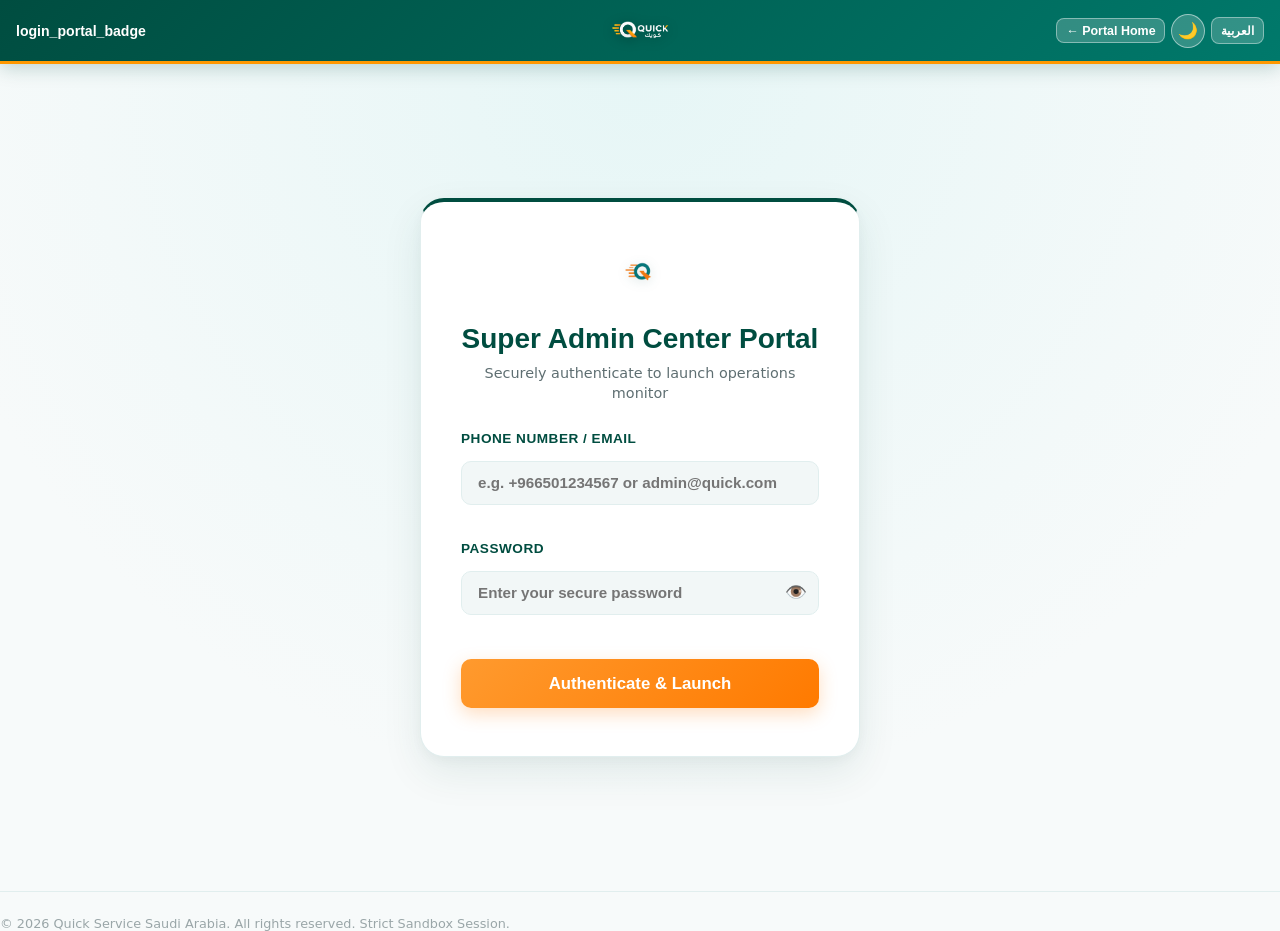
==== login.html @ 2f4a2393 "Initial commit for standalone Restaurant Kitchen Hub Dashboard" ====
<!DOCTYPE html>
<html lang="en">
<head>
    <meta charset="UTF-8">
    <meta name="viewport" content="width=device-width, initial-scale=1.0, maximum-scale=1.0, user-scalable=no">
    <meta name="description" content="Super Admin Access Portal - Authenticate to manage users, verify stores and captains, and audit payouts.">
    <meta http-equiv="Content-Security-Policy" content="default-src 'self'; script-src 'self'; style-src 'self' 'unsafe-inline' https://fonts.googleapis.com; font-src 'self' https://fonts.gstatic.com; img-src 'self' data: https://uzpvlmgqwpxcuvngsayb.supabase.co; connect-src 'self' https://quick-service.runasp.net; media-src 'self';">
    <meta http-equiv="Cache-Control" content="no-cache, no-store, must-revalidate">
    <meta http-equiv="Pragma" content="no-cache">
    <meta http-equiv="Expires" content="0">
    <title data-i18n="admin_login_title">Super Admin Portal Login</title>
    <!-- Google Fonts: Cairo, Outfit and Inter -->
    <link rel="preconnect" href="https://fonts.googleapis.com">
    <link rel="preconnect" href="https://fonts.gstatic.com" crossorigin>
    <link href="https://fonts.googleapis.com/css2?family=Cairo:wght@300;400;500;600;700;800;900&family=Inter:wght@300;400;500;600;700&family=Outfit:wght@400;500;600;700;800&display=swap" rel="stylesheet">
    <link rel="stylesheet" href="css/style.css?v=25.0">
    
    <style>
        .login-wrapper {
            display: flex;
            align-items: center;
            justify-content: center;
            min-height: calc(100vh - 73px);
            padding: 2rem;
            position: relative;
            background: radial-gradient(circle at top center, var(--brand-teal-light) 0%, var(--bg-base) 70%);
        }

        [data-theme="dark"] .login-wrapper {
            background: radial-gradient(circle at top center, #1A3135 0%, #101718 70%);
        }

        .login-card {
            background: var(--bg-card);
            border: 1px solid var(--border-color);
            border-top: 4.5px solid var(--brand-teal);
            border-radius: var(--radius-lg);
            width: 100%;
            max-width: 440px;
            padding: 3rem 2.5rem;
            box-shadow: 0 16px 40px rgba(0, 77, 64, 0.09), 0 4px 12px rgba(0, 0, 0, 0.03);
            position: relative;
            overflow: hidden;
            display: flex;
            flex-direction: column;
            gap: 1.75rem;
            animation: fadeIn 0.5s ease-out;
        }

        .login-header {
            text-align: center;
            z-index: 1;
        }

        .login-logo {
            font-size: 3rem;
            margin-bottom: 1rem;
            display: inline-block;
        }

        .login-title {
            font-size: 1.75rem;
            font-weight: 800;
            color: var(--brand-teal);
            margin-bottom: 0.5rem;
        }

        .login-subtitle {
            color: var(--text-secondary);
            font-size: 0.9rem;
            line-height: 1.4;
            font-weight: 500;
        }

        .login-form {
            display: flex;
            flex-direction: column;
            gap: 1.25rem;
            z-index: 1;
        }

        .form-group {
            display: flex;
            flex-direction: column;
            gap: 0.5rem;
        }

        .form-label {
            font-size: 0.85rem;
            font-weight: 700;
            color: var(--brand-teal);
            text-transform: uppercase;
            letter-spacing: 0.5px;
        }

        .login-input {
            width: 100%;
            background-color: var(--bg-container);
            border: 1px solid var(--border-color);
            border-radius: var(--radius-sm);
            padding: 0.8rem 1rem;
            color: var(--text-primary);
            font-size: 0.95rem;
            font-weight: 600;
            outline: none;
            transition: all var(--transition-speed);
        }

        .login-input:focus {
            border-color: var(--brand-teal);
            background-color: #FFFFFF;
            box-shadow: 0 0 0 3px rgba(0, 77, 64, 0.12);
        }

        .btn-submit {
            background: linear-gradient(135deg, #FF9A2E 0%, #FF7A00 100%);
            color: #fff;
            border: none;
            border-radius: var(--radius-sm);
            padding: 0.9rem;
            font-size: 1.05rem;
            font-weight: 700;
            cursor: pointer;
            display: flex;
            align-items: center;
            justify-content: center;
            gap: 0.5rem;
            box-shadow: 0 6px 18px rgba(255, 138, 31, 0.28);
            transition: all var(--transition-speed);
            margin-top: 0.5rem;
        }

        .btn-submit:hover:not(:disabled) {
            transform: translateY(-2px);
            box-shadow: 0 8px 24px rgba(255, 138, 31, 0.38);
        }

        .btn-submit:active:not(:disabled) {
            transform: translateY(0);
        }

        .btn-submit:disabled {
            opacity: 0.6;
            cursor: not-allowed;
        }

        .alert-box {
            border-radius: var(--radius-sm);
            padding: 0.75rem 1rem;
            font-size: 0.85rem;
            font-weight: 500;
            display: none;
            align-items: center;
            gap: 0.5rem;
            animation: shake 0.4s ease-in-out;
        }

        .alert-error {
            background-color: rgba(255, 71, 87, 0.12);
            border: 1px solid rgba(255, 71, 87, 0.25);
            color: var(--color-danger);
            display: none;
        }

        .alert-success {
            background-color: rgba(46, 213, 115, 0.12);
            border: 1px solid rgba(46, 213, 115, 0.25);
            color: var(--color-success);
            display: none;
        }

        /* Spinner */
        .spinner {
            width: 18px;
            height: 18px;
            border: 2px solid rgba(255, 255, 255, 0.3);
            border-top-color: #fff;
            border-radius: 50%;
            animation: spin 0.8s linear infinite;
            display: none;
        }

        /* Animations */
        @keyframes fadeIn {
            from { opacity: 0; transform: translateY(20px); }
            to { opacity: 1; transform: translateY(0); }
        }

        @keyframes float {
            0%, 100% { transform: translateY(0); }
            50% { transform: translateY(-8px); }
        }

        @keyframes spin {
            to { transform: rotate(360deg); }
        }

        /* Mobile Responsive Overlap Fixes */
        @media screen and (max-width: 576px) {
            .portal-header {
                padding: 0 8px !important;
                height: 56px !important;
            }

            .header-right-text {
                display: none !important;
            }

            .header-center img {
                height: 32px !important;
                max-width: 100px !important;
            }

            .header-left {
                gap: 4px !important;
            }

            .header-left .btn {
                padding: 0.25rem 0.45rem !important;
                font-size: 0.72rem !important;
            }

            .login-wrapper {
                padding: 0.75rem !important;
                min-height: calc(100vh - 56px) !important;
            }

            .login-card {
                padding: 1.25rem 1rem !important;
                gap: 1.25rem !important;
            }

            .login-title {
                font-size: 1.35rem !important;
            }
        }
    </style>
</head>
<body class="portal-body">
    <!-- Login Header -->
    <header class="portal-header" style="display: flex !important; flex-direction: row !important; align-items: center !important; justify-content: space-between !important; flex-wrap: nowrap !important; height: 64px !important; padding: 0 16px !important; background: linear-gradient(135deg, #004D40 0%, #00796B 100%) !important; border-bottom: 3px solid #FF9800 !important; position: sticky !important; top: 0 !important; z-index: 99999 !important; width: 100% !important; box-sizing: border-box !important;">
        <!-- Right (اليمين in RTL): Brand Title / Portal Title -->
        <div class="header-right" style="display: flex !important; align-items: center !important; gap: 6px !important; flex: 1 !important; justify-content: flex-start !important; min-width: 0 !important;">
            <h1 class="logo-text header-right-text" id="login-header-title" style="font-size: 0.88rem !important; font-weight: 800 !important; color: #ffffff !important; margin: 0 !important; white-space: nowrap !important; overflow: hidden !important; text-overflow: ellipsis !important; font-family: 'Cairo', sans-serif !important;" data-i18n="login_portal_badge">لوحة التحكم السريعة</h1>
        </div>
        <!-- Center (في النص): Quick Logo -->
        <div class="header-center" style="display: flex !important; align-items: center !important; justify-content: center !important; flex: 1 !important; min-width: 0 !important;">
            <img src="assets/images/home_logo.png" alt="Quick Service Logo" class="brand-logo-wide" style="height: 38px !important; width: auto !important; max-width: 120px !important; object-fit: contain !important; filter: drop-shadow(0 2px 6px rgba(0,0,0,0.3)) !important;">
        </div>
        <!-- Left (الشمال in RTL): Control Buttons (Home, Theme, Language) -->
        <div class="header-left" style="display: flex !important; align-items: center !important; justify-content: flex-end !important; gap: 6px !important; flex: 1 !important; min-width: 0 !important;">
            <a href="index.html" class="btn btn-secondary btn-sm" id="btn-back-home" style="border-radius: 8px !important; font-size: 0.78rem !important; font-weight: 700 !important; padding: 0.3rem 0.55rem !important; text-decoration: none !important; color: #ffffff !important; background: rgba(255,255,255,0.2) !important; border: 1px solid rgba(255,255,255,0.4) !important; white-space: nowrap !important;" data-i18n="nav_home">🏠 الرئيسية</a>
            <button class="btn btn-secondary btn-sm btn-theme-toggle" id="btn-theme-toggle" style="width: 34px !important; height: 34px !important; border-radius: 50% !important; font-size: 1rem !important; padding: 0 !important; display: flex !important; align-items: center !important; justify-content: center !important; color: #ffffff !important; background: rgba(255,255,255,0.2) !important; border: 1.5px solid rgba(255,255,255,0.5) !important; flex-shrink: 0 !important;" title="Toggle Theme">🌙</button>
            <button id="btn-lang-toggle" class="btn btn-secondary btn-sm" style="border-radius: 8px !important; font-size: 0.78rem !important; font-weight: 700 !important; padding: 0.3rem 0.55rem !important; color: #ffffff !important; background: rgba(255,255,255,0.2) !important; border: 1px solid rgba(255,255,255,0.4) !important; white-space: nowrap !important;">العربية</button>
        </div>
    </header>

    <!-- Main Content -->
    <main class="login-wrapper">
        <div class="login-card">
            <header class="login-header">
                <img src="assets/images/logo_withoutname.png" alt="Quick App Logo" class="brand-logo-img" style="height: 56px; margin-bottom: 0.8rem;">
                <h1 class="login-title" data-i18n="admin_login_title">Super Admin Portal</h1>
                <p class="login-subtitle" data-i18n="admin_login_subtitle">Securely authenticate to launch operations monitor</p>
            </header>

             <form id="admin-login-form" class="login-form" novalidate>
                <!-- Alert Box -->
                <div id="login-alert" class="alert-box alert-error" role="alert">
                    <span id="alert-icon">⚠️</span>
                    <span id="alert-message"></span>
                </div>

                <div class="form-group">
                    <label for="identifier" class="form-label" data-i18n="identifier_label">Phone Number / Email</label>
                    <input type="text" id="identifier" name="identifier" class="login-input" required data-i18n-placeholder="identifier_placeholder" placeholder="e.g. +966501234567 or admin@quick.com" autocomplete="username">
                </div>

                <div class="form-group">
                    <label for="password" class="form-label" data-i18n="password_label">Password</label>
                    <div class="password-wrapper">
                        <input type="password" id="password" name="password" class="login-input" required data-i18n-placeholder="password_placeholder" placeholder="Enter your secure password" autocomplete="current-password">
                        <button type="button" class="password-toggle-btn" id="btn-toggle-password" aria-label="Toggle Password Visibility">👁️</button>
                    </div>
                </div>

                <button type="submit" id="btn-login-submit" class="btn-submit">
                    <span class="spinner" id="login-spinner"></span>
                    <span id="login-btn-text" data-i18n="login_btn">Authenticate & Launch</span>
                </button>
            </form>

            <!-- OTP Verification Form -->
            <form id="otp-verify-form" class="login-form" style="display: none;" novalidate>
                <!-- Alert Box -->
                <div id="otp-alert" class="alert-box alert-error" role="alert">
                    <span id="otp-alert-icon">⚠️</span>
                    <span id="otp-alert-message"></span>
                </div>

                <div class="form-group">
                    <label for="otp-phone" class="form-label">Phone Number</label>
                    <div style="display: flex; gap: 0.5rem;">
                        <input type="tel" id="otp-phone" name="otp-phone" class="login-input" style="flex: 2;" required placeholder="e.g. +201012345678">
                        <button type="button" id="btn-send-otp" class="btn-submit" style="flex: 1; font-size: 0.8rem; margin: 0; box-shadow: none; padding: 0.65rem;">Send OTP</button>
                    </div>
                </div>

                <div class="form-group">
                    <label for="otp-code" class="form-label">Verification Code</label>
                    <input type="text" id="otp-code" name="otp-code" class="login-input" required placeholder="Enter 6-digit code">
                </div>

                <div style="display: flex; gap: 0.5rem; margin-top: 0.5rem;">
                    <button type="button" id="btn-otp-back" class="btn-submit" style="background: rgba(255, 255, 255, 0.08); color: var(--text-primary); box-shadow: none; flex: 1; margin: 0; padding: 0.75rem;">Back</button>
                    <button type="submit" id="btn-otp-submit" class="btn-submit" style="flex: 2; margin: 0; padding: 0.75rem;">Verify & Launch</button>
                </div>
            </form>
        </div>
    </main>

    <!-- Footer -->
    <footer class="gateway-footer" style="margin-top: auto;">
        <p data-i18n="portal_footer">&copy; 2026 Quick Service Saudi Arabia. All rights reserved. Strict Sandbox Session.</p>
    </footer>

    <!-- Scripts -->
    <script src="js/pretty-logger.js?v=15.0"></script>
    <script type="module" src="js/login.js?v=15.0"></script>
</body>
</html>
---- css/style.css ----
/* Variables - Quick Mobile App Light Theme System */
:root {
    /* Quick App Brand Colors */
    --brand-teal: #004D40;
    --brand-teal-dark: #22373F;
    --brand-teal-light: #E6F6F6;
    --brand-teal-active: #20B8B8;

    --brand-orange: #FF8A1F;
    --brand-orange-dark: #E96F00;
    --brand-orange-light: #FFF1E4;

    /* Clean Light Theme Backgrounds & Surfaces */
    --bg-base: #F7FAFA;          /* Crisp soft light mint background */
    --bg-surface: #FFFFFF;       /* Pure white surface */
    --bg-card: #FFFFFF;          /* Pure white cards */
    --bg-container: #F2F7F7;     /* Soft container tint */
    --bg-surface-glass: rgba(255, 255, 255, 0.94);
    --border-color: #E1EEEE;     /* Crisp light border */
    --border-color-hover: #008C8C;

    /* Shadows */
    --card-shadow: 0 6px 20px rgba(0, 77, 64, 0.06), 0 2px 6px rgba(0, 0, 0, 0.02);
    --card-shadow-hover: 0 12px 32px rgba(0, 77, 64, 0.12), 0 4px 12px rgba(0, 0, 0, 0.04);

    /* Text Colors */
    --text-primary: #172124;    /* Deep Charcoal Text */
    --text-secondary: #5F6F72;  /* Slate Gray Secondary Text */
    --text-muted: #9AA6A8;      /* Hint / Disabled Gray */

    /* Theme Accents (Admin - Quick Brand Teal) */
    --admin-color: #004D40;
    --admin-color-hover: #00796B;
    --admin-gradient: linear-gradient(135deg, #004D40 0%, #00796B 100%);
    --admin-glow: rgba(0, 77, 64, 0.18);
    --admin-bg-light: #E6F6F6;

    /* Theme Accents (Restaurant - Quick Speed Orange) */
    --rest-color: #FF8A1F;
    --rest-color-hover: #E96F00;
    --rest-gradient: linear-gradient(135deg, #FF9A2E 0%, #FF7A00 100%);
    --rest-glow: rgba(255, 138, 31, 0.2);
    --rest-bg-light: #FFF1E4;

    /* Theme Accents (Market - Quick Mint Teal) */
    --mkt-color: #008C8C;
    --mkt-color-hover: #20B8B8;
    --mkt-gradient: linear-gradient(135deg, #008C8C 0%, #20B8B8 100%);
    --mkt-glow: rgba(0, 140, 140, 0.2);
    --mkt-bg-light: #E6F6F6;

    /* Status Colors */
    --color-pending: #FFC145;
    --color-success: #20A66A;
    --color-danger: #E54848;
    --color-info: #0077FF;

    /* Spacing & Borders */
    --radius-sm: 10px;
    --radius-md: 16px;
    --radius-lg: 24px;
    --transition-speed: 0.3s;
    --ease-in-out: cubic-bezier(0.4, 0, 0.2, 1);
}

/* ==========================================================================
   Dark Theme System (Mapped directly from Flutter AppColors)
   ========================================================================== */
[data-theme="dark"] {
    --bg-base: #101718;          /* AppColors.darkBackground */
    --bg-surface: #172224;       /* AppColors.darkSurface */
    --bg-card: #1D2B2D;          /* AppColors.darkCard */
    --bg-container: #142123;     /* AppColors.containerBackground */
    --bg-surface-glass: rgba(23, 34, 36, 0.94);
    --border-color: #2E4245;     /* AppColors.border */
    --border-color-hover: #20B8B8;

    /* Shadows for Dark Mode */
    --card-shadow: 0 6px 20px rgba(0, 0, 0, 0.35), 0 2px 6px rgba(0, 0, 0, 0.2);
    --card-shadow-hover: 0 12px 32px rgba(32, 184, 184, 0.15), 0 4px 12px rgba(0, 0, 0, 0.3);

    /* Text Colors */
    --text-primary: #FFFFFF;    /* AppColors.textPrimary */
    --text-secondary: #B8C7C7;  /* AppColors.textSecondary */
    --text-muted: #7E8E90;      /* AppColors.textHint */

    /* Theme Accents (Admin - Dark Active Teal #20B8B8) */
    --brand-teal: #20B8B8;
    --brand-teal-light: #1A3135;
    --admin-color: #20B8B8;
    --admin-color-hover: #65D6D6;
    --admin-gradient: linear-gradient(135deg, #004D40 0%, #00796B 100%);
    --admin-glow: rgba(32, 184, 184, 0.25);
    --admin-bg-light: #1A3135;

    /* Theme Accents (Restaurant - Dark Speed Orange #FFA64D) */
    --brand-orange: #FFA64D;
    --rest-color: #FFA64D;
    --rest-color-hover: #FF8A1F;
    --rest-gradient: linear-gradient(135deg, #4A2800 0%, #6E3B00 100%);
    --rest-glow: rgba(255, 166, 77, 0.25);
    --rest-bg-light: #2A1D12;

    /* Theme Accents (Market - Dark Mint Teal #20B8B8) */
    --mkt-color: #20B8B8;
    --mkt-color-hover: #65D6D6;
    --mkt-gradient: linear-gradient(135deg, #103437 0%, #17484D 100%);
    --mkt-glow: rgba(32, 184, 184, 0.25);
    --mkt-bg-light: #1A3135;
}

/* Global Reset */
* {
    box-sizing: border-box;
    margin: 0;
    padding: 0;
}

body.portal-body {
    font-family: 'Cairo', 'Inter', system-ui, -apple-system, sans-serif;
    background-color: var(--bg-base);
    color: var(--text-primary);
    min-height: 100vh;
    display: flex;
    flex-direction: column;
    overflow-x: hidden;
}

h1, h2, h3, h4, h5, .logo-text, .sidebar-title {
    font-family: 'Cairo', 'Outfit', sans-serif;
}

/* Logo Image Styling */
.brand-logo-img {
    height: 42px;
    width: auto;
    object-fit: contain;
    filter: drop-shadow(0 2px 6px rgba(0, 77, 64, 0.15));
    transition: transform var(--transition-speed) var(--ease-in-out);
}

.brand-logo-img:hover {
    transform: scale(1.04);
}

.brand-logo-hero {
    height: 76px;
    width: auto;
    object-fit: contain;
    margin-bottom: 1.25rem;
    filter: drop-shadow(0 6px 16px rgba(0, 77, 64, 0.18));
}

/* Scrollbars */
::-webkit-scrollbar {
    width: 8px;
    height: 8px;
}
::-webkit-scrollbar-track {
    background: var(--bg-base);
}
::-webkit-scrollbar-thumb {
    background: #C0C8C9;
    border-radius: var(--radius-sm);
}
::-webkit-scrollbar-thumb:hover {
    background: #9AA6A8;
}

/* ==========================================================================
   1. Portal Navigation Header
   ========================================================================== */
.portal-header {
    background: linear-gradient(135deg, #004D40 0%, #00796B 100%);
    border-bottom: 3.5px solid var(--brand-orange);
    box-shadow: 0 4px 18px rgba(0, 77, 64, 0.22);
    display: flex !important;
    flex-direction: row !important;
    align-items: center !important;
    justify-content: space-between !important;
    flex-wrap: nowrap !important;
    padding: 0.6rem 1.25rem !important;
    height: 68px !important;
    position: sticky !important;
    top: 0 !important;
    z-index: 1000 !important;
    box-sizing: border-box !important;
    width: 100% !important;
}

[data-theme="dark"] .portal-header {
    background: linear-gradient(135deg, #102B2E 0%, #173B3F 100%);
    border-bottom: 3.5px solid #FFA64D;
}

/* Right (اليمين in RTL): Store Avatar + Store Name */
.header-right {
    display: flex !important;
    align-items: center !important;
    gap: 0.75rem !important;
    flex: 1 !important;
    min-width: 0 !important;
    justify-content: flex-start !important;
}

/* Center (في النص): Centered Quick Logo */
.header-center {
    display: flex !important;
    align-items: center !important;
    justify-content: center !important;
    flex: 1 !important;
    min-width: 0 !important;
}

/* Left (الشمال in RTL): Notification Bell + Menu Button */
.header-left {
    display: flex !important;
    align-items: center !important;
    justify-content: flex-end !important;
    gap: 0.65rem !important;
    flex: 1 !important;
    min-width: 0 !important;
}

.logo-text {
    font-size: 1.05rem !important;
    font-weight: 800 !important;
    color: #ffffff !important;
    font-family: 'Cairo', sans-serif !important;
    white-space: nowrap !important;
    overflow: hidden !important;
    text-overflow: ellipsis !important;
    max-width: 180px !important;
}

.header-vendor-avatar {
    width: 44px;
    height: 44px;
    border-radius: 50%;
    object-fit: cover;
    border: 2px solid rgba(255, 255, 255, 0.9);
    background: rgba(255, 255, 255, 0.2);
    box-shadow: 0 3px 10px rgba(0, 0, 0, 0.22);
    flex-shrink: 0;
    transition: transform 0.3s ease;
}

.header-vendor-avatar:hover {
    transform: scale(1.08);
}

.brand-logo-wide {
    height: 52px;
    max-height: 54px;
    width: auto;
    object-fit: contain;
    filter: drop-shadow(0 3px 10px rgba(0, 0, 0, 0.35));
    transition: transform 0.3s ease;
}

[data-theme="dark"] .brand-logo-wide {
    filter: drop-shadow(0 3px 10px rgba(255, 255, 255, 0.35));
}

.brand-logo-wide:hover {
    transform: scale(1.06);
}

/* Premium Glassmorphic Notification Bell Button */
.btn-notification-bell {
    position: relative;
    display: inline-flex;
    align-items: center;
    justify-content: center;
    width: 44px;
    height: 44px;
    padding: 0;
    border-radius: 50%;
    background: rgba(255, 255, 255, 0.2);
    color: #ffffff !important;
    border: 1.5px solid rgba(255, 255, 255, 0.45);
    backdrop-filter: blur(8px);
    -webkit-backdrop-filter: blur(8px);
    font-size: 1.25rem;
    cursor: pointer;
    box-shadow: 0 4px 14px rgba(0, 0, 0, 0.2);
    transition: all 0.25s cubic-bezier(0.4, 0, 0.2, 1);
}

.btn-notification-bell:hover {
    background: rgba(255, 255, 255, 0.35);
    border-color: rgba(255, 255, 255, 0.75);
    transform: scale(1.08);
    box-shadow: 0 6px 18px rgba(0, 0, 0, 0.28);
}

/* Sidebar Control Section */
.sidebar-control-section {
    margin-top: auto;
    padding-top: 1.25rem;
    border-top: 1px solid var(--border-color);
}

.portal-selector-nav {
    display: flex;
    gap: 0.5rem;
    background: rgba(255, 255, 255, 0.15);
    padding: 0.35rem;
    border-radius: var(--radius-md);
    border: 1px solid rgba(255, 255, 255, 0.25);
}

.portal-nav-btn {
    background: transparent;
    border: none;
    color: rgba(255, 255, 255, 0.85);
    padding: 0.5rem 1.25rem;
    border-radius: calc(var(--radius-md) - 4px);
    cursor: pointer;
    font-family: 'Cairo', sans-serif;
    font-weight: 700;
    font-size: 0.95rem;
    display: flex;
    align-items: center;
    gap: 0.5rem;
    transition: all var(--transition-speed) var(--ease-in-out);
}
.portal-nav-btn:hover {
    color: #ffffff;
    background: rgba(255, 255, 255, 0.2);
}

/* Nav Portal Active Theme Triggers */
.portal-nav-btn[data-portal="super-admin"].active {
    background: #ffffff;
    color: var(--brand-teal);
    box-shadow: 0 4px 14px rgba(0, 0, 0, 0.15);
}
.portal-nav-btn[data-portal="restaurant"].active {
    background: var(--rest-gradient);
    color: #fff;
    box-shadow: 0 4px 14px var(--rest-glow);
}
.portal-nav-btn[data-portal="market"].active {
    background: #ffffff;
    color: var(--brand-teal);
    box-shadow: 0 4px 14px rgba(0, 0, 0, 0.15);
}

.orders-ticker {
    display: flex;
    align-items: center;
    gap: 0.5rem;
    font-size: 0.85rem;
    font-weight: 700;
    color: #ffffff;
    background: rgba(255, 255, 255, 0.18);
    border: 1px solid rgba(255, 255, 255, 0.3);
    padding: 0.45rem 1.1rem;
    border-radius: 50px;
}
.ticker-dot {
    width: 9px;
    height: 9px;
    background-color: var(--color-success);
    border-radius: 50%;
}
.ticker-dot.pulse {
    animation: beacon 2s infinite ease-in-out;
}

/* ==========================================================================
   2. Layout & Workspace Containers
   ========================================================================== */
.workspace-container {
    flex: 1;
    display: flex;
    position: relative;
}

.portal-section {
    display: none;
    width: 100%;
    min-height: calc(100vh - 73px);
}
.portal-section.active {
    display: block;
}

.dashboard-wrapper {
    display: grid;
    grid-template-columns: 270px 1fr;
    min-height: calc(100vh - 73px);
}

/* Sidebar Styling */
.dashboard-sidebar {
    background-color: var(--bg-surface);
    border-right: 1px solid var(--border-color);
    padding: 2rem 1.25rem;
    display: flex;
    flex-direction: column;
    gap: 1.5rem;
    box-shadow: 4px 0 16px rgba(0, 77, 64, 0.02);
}

html[dir="rtl"] .dashboard-sidebar {
    border-right: none;
    border-left: 1px solid var(--border-color);
    box-shadow: -4px 0 16px rgba(0, 77, 64, 0.02);
}

.sidebar-title {
    font-size: 0.8rem;
    text-transform: uppercase;
    letter-spacing: 1.2px;
    color: var(--text-muted);
    font-weight: 700;
    padding-left: 0.75rem;
}

html[dir="rtl"] .sidebar-title {
    padding-left: 0;
    padding-right: 0.75rem;
}

.sidebar-menu {
    display: flex;
    flex-direction: column;
    gap: 0.4rem;
}

.sidebar-link {
    background: transparent;
    border: none;
    color: var(--text-secondary);
    padding: 0.8rem 1.1rem;
    border-radius: var(--radius-sm);
    text-align: left;
    font-size: 0.95rem;
    font-weight: 600;
    cursor: pointer;
    display: flex;
    align-items: center;
    justify-content: space-between;
    transition: all 0.2s var(--ease-in-out);
    width: 100%;
}

html[dir="rtl"] .sidebar-link {
    text-align: right;
}

.sidebar-link:hover {
    color: var(--brand-teal);
    background: var(--bg-container);
}

/* Sidebar Badges */
.sidebar-badge {
    background-color: var(--bg-container);
    color: var(--brand-teal);
    font-size: 0.75rem;
    padding: 0.2rem 0.6rem;
    border-radius: 12px;
    font-weight: 700;
}
.sidebar-badge.danger-badge {
    background-color: var(--color-danger);
    color: #fff;
}

/* Active Menu Styles per Theme (Pill Active with Speed Orange Indicator) */
.sidebar-link.active {
    background: var(--brand-teal-light);
    color: var(--brand-teal);
    border-left: 4px solid var(--brand-orange);
    padding-left: calc(1.1rem - 4px);
    font-weight: 700;
}

html[dir="rtl"] .sidebar-link.active {
    border-left: none;
    border-right: 4px solid var(--brand-orange);
    padding-left: 1.1rem;
    padding-right: calc(1.1rem - 4px);
}

/* Restaurant Sidebar override */
.restaurant-theme .sidebar-link.active {
    background: var(--brand-orange-light);
    color: var(--brand-orange-dark);
    border-left: 4px solid var(--brand-orange);
}

/* Market Sidebar override */
.market-theme .sidebar-link.active {
    background: var(--brand-teal-light);
    color: var(--brand-teal);
    border-left: 4px solid var(--brand-teal-active);
}

/* Dashboard Workspace Content */
.dashboard-content {
    background-color: var(--bg-base);
    padding: 2.25rem;
    overflow-y: auto;
    height: calc(100vh - 73px);
}

.content-header {
    margin-bottom: 2rem;
}
.content-header h2 {
    font-size: 1.8rem;
    font-weight: 800;
    color: var(--brand-teal);
    margin-bottom: 0.35rem;
}
.content-header p {
    color: var(--text-secondary);
    font-size: 0.95rem;
}

/* ==========================================================================
   3. Analytics & Summary Cards
   ========================================================================== */
.analytics-grid {
    display: grid;
    grid-template-columns: repeat(auto-fit, minmax(220px, 1fr));
    gap: 1.5rem;
    margin-bottom: 2rem;
}

.summary-card {
    background: var(--bg-card);
    border: 1px solid var(--border-color);
    border-top: 4.5px solid var(--brand-teal);
    border-radius: var(--radius-md);
    padding: 1.5rem;
    position: relative;
    overflow: hidden;
    box-shadow: var(--card-shadow);
    transition: all var(--transition-speed) var(--ease-in-out);
}
.summary-card:hover {
    border-top-color: var(--brand-orange);
    border-right-color: var(--border-color-hover);
    border-bottom-color: var(--border-color-hover);
    border-left-color: var(--border-color-hover);
    box-shadow: var(--card-shadow-hover);
    transform: translateY(-4px);
}

.card-title {
    font-size: 0.85rem;
    text-transform: uppercase;
    letter-spacing: 1px;
    color: var(--brand-teal);
    margin-bottom: 0.75rem;
    font-weight: 700;
}
.card-value {
    font-size: 2.1rem;
    font-weight: 800;
    color: var(--text-primary);
    margin-bottom: 0.5rem;
    font-family: 'Cairo', 'Outfit', sans-serif;
}
.card-subtext {
    font-size: 0.82rem;
    font-weight: 600;
    color: var(--text-secondary);
    display: flex;
    align-items: center;
    gap: 0.25rem;
}
.card-subtext.trend-up {
    color: var(--color-success);
}
.card-subtext.trend-down {
    color: var(--color-danger);
}

/* Glass panel wrappers for charts & controls */
.glass-panel {
    background: var(--bg-card);
    border: 1px solid var(--border-color);
    border-top: 4.5px solid var(--brand-teal);
    border-radius: var(--radius-md);
    padding: 1.5rem;
    margin-bottom: 2rem;
    box-shadow: var(--card-shadow);
}

.charts-row {
    display: grid;
    grid-template-columns: 2fr 1fr;
    gap: 1.5rem;
    margin-bottom: 2rem;
}
@media (max-width: 1024px) {
    .charts-row {
        grid-template-columns: 1fr;
    }
}

.chart-container {
    position: relative;
    height: 300px;
    width: 100%;
}

.panel-header {
    display: flex;
    justify-content: space-between;
    align-items: center;
    margin-bottom: 1.5rem;
}
.panel-title {
    font-size: 1.2rem;
    font-weight: 700;
    color: var(--text-primary);
}

/* ==========================================================================
   4. Tables & Pipelines
   ========================================================================== */
.table-responsive {
    overflow-x: auto;
    width: 100%;
}

.custom-table {
    width: 100%;
    border-collapse: collapse;
    text-align: left;
    font-size: 0.9rem;
    background-color: var(--bg-card);
    border-radius: var(--radius-sm);
    overflow: hidden;
}

.custom-table th {
    background-color: var(--bg-container);
    color: var(--text-secondary);
    font-weight: 700;
    padding: 1rem;
    border-bottom: 1px solid var(--border-color);
    font-family: 'Cairo', sans-serif;
    text-transform: uppercase;
    font-size: 0.8rem;
    letter-spacing: 0.5px;
}

.custom-table td {
    padding: 1rem;
    border-bottom: 1px solid var(--border-color);
    color: var(--text-primary);
}

.custom-table tbody tr:hover {
    background-color: var(--bg-container);
}
    color: var(--text-primary);
    vertical-align: middle;
}

.custom-table tbody tr {
    transition: background-color 0.2s var(--ease-in-out);
}
.custom-table tbody tr:hover {
    background-color: rgba(255, 255, 255, 0.02);
}

/* Badges styling */
.badge {
    display: inline-block;
    padding: 0.25rem 0.6rem;
    border-radius: 4px;
    font-size: 0.75rem;
    font-weight: 600;
    text-transform: uppercase;
}
.badge-pending {
    background-color: rgba(255, 165, 0, 0.15);
    color: var(--color-pending);
    border: 1px solid rgba(255, 165, 0, 0.25);
}
.badge-success {
    background-color: rgba(46, 213, 115, 0.15);
    color: var(--color-success);
    border: 1px solid rgba(46, 213, 115, 0.25);
}
.badge-danger {
    background-color: rgba(255, 71, 87, 0.15);
    color: var(--color-danger);
    border: 1px solid rgba(255, 71, 87, 0.25);
}
.badge-info {
    background-color: rgba(30, 144, 255, 0.15);
    color: var(--color-info);
    border: 1px solid rgba(30, 144, 255, 0.25);
}

/* User verification documents preview modal */
.doc-thumbnail {
    width: 50px;
    height: 35px;
    border-radius: 4px;
    background-color: rgba(255,255,255,0.05);
    border: 1px solid var(--border-color);
    display: inline-flex;
    align-items: center;
    justify-content: center;
    cursor: pointer;
    font-size: 0.75rem;
    color: var(--text-secondary);
    transition: border-color 0.2s;
}
.doc-thumbnail:hover {
    border-color: var(--text-primary);
}

/* Action buttons */
.btn {
    border: none;
    border-radius: var(--radius-sm);
    padding: 0.5rem 1rem;
    font-size: 0.85rem;
    font-weight: 700;
    cursor: pointer;
    transition: all 0.2s var(--ease-in-out);
    font-family: 'Cairo', sans-serif;
    display: inline-flex;
    align-items: center;
    gap: 0.35rem;
}
.btn-sm {
    padding: 0.35rem 0.75rem;
    font-size: 0.8rem;
}
.btn-primary {
    background: linear-gradient(135deg, #004D40 0%, #00796B 100%);
    color: #fff;
    box-shadow: 0 4px 12px rgba(0, 77, 64, 0.22);
}
.btn-primary:hover {
    background: linear-gradient(135deg, #003B31 0%, #006055 100%);
    transform: translateY(-1px);
    box-shadow: 0 6px 16px rgba(0, 77, 64, 0.3);
}
.btn-success {
    background-color: var(--color-success);
    color: #fff;
}
.btn-success:hover {
    background-color: #1b8a58;
}
.btn-danger {
    background-color: var(--color-danger);
    color: #fff;
}
.btn-danger:hover {
    background-color: #cc3636;
}
.btn-secondary {
    background-color: var(--brand-teal-light);
    color: var(--brand-teal);
    border: 1px solid rgba(0, 77, 64, 0.15);
}
.btn-secondary:hover {
    background-color: #d8f0f0;
    color: var(--brand-teal-dark);
}

/* Forms & Filter inputs */
.form-label {
    display: block;
    font-size: 0.85rem;
    font-weight: 700;
    color: var(--text-secondary);
    margin-bottom: 0.4rem;
    font-family: 'Cairo', sans-serif;
}
.form-group {
    display: flex;
    flex-direction: column;
    margin-bottom: 1rem;
}
.filter-bar {
    display: flex;
    gap: 1rem;
    margin-bottom: 1.5rem;
    flex-wrap: wrap;
}
.search-input, .select-input {
    background-color: var(--bg-container);
    border: 1px solid var(--border-color);
    border-radius: var(--radius-sm);
    padding: 0.6rem 1rem;
    color: var(--text-primary);
    font-size: 0.9rem;
    font-weight: 600;
    font-family: 'Cairo', sans-serif;
    outline: none;
    transition: all 0.2s;
}
.search-input {
    flex: 1;
    min-width: 200px;
}
.search-input:focus, .select-input:focus {
    border-color: var(--brand-teal);
    background-color: var(--bg-surface);
    box-shadow: 0 0 0 3px rgba(0, 77, 64, 0.12);
}

.select-input option {
    background-color: var(--bg-surface);
    color: var(--text-primary);
}

/* Modals & Dialog System */
.modal-overlay {
    position: fixed;
    top: 0;
    left: 0;
    right: 0;
    bottom: 0;
    background: rgba(0, 0, 0, 0.65);
    backdrop-filter: blur(8px);
    -webkit-backdrop-filter: blur(8px);
    z-index: 999;
    display: flex;
    align-items: center;
    justify-content: center;
    padding: 1.5rem;
}
.modal-overlay.hidden {
    display: none;
}
.modal-card {
    background: var(--bg-card);
    border: 1px solid var(--border-color);
    border-top: 4.5px solid var(--brand-teal);
    border-radius: var(--radius-md);
    box-shadow: var(--card-shadow-hover);
    color: var(--text-primary);
    max-width: 580px;
    width: 100%;
    max-height: 90vh;
    display: flex;
    flex-direction: column;
    overflow: hidden;
}
.modal-header {
    padding: 1.25rem 1.5rem;
    border-bottom: 1px solid var(--border-color);
    display: flex;
    justify-content: space-between;
    align-items: center;
}
.modal-header h3 {
    margin: 0;
    font-size: 1.15rem;
    font-weight: 800;
    color: var(--brand-teal);
}
.modal-close-btn {
    background: transparent;
    border: none;
    font-size: 1.5rem;
    color: var(--text-secondary);
    cursor: pointer;
}
.modal-body {
    padding: 1.5rem;
    overflow-y: auto;
    flex: 1;
}
.modal-footer {
    padding: 1rem 1.5rem;
    border-top: 1px solid var(--border-color);
    display: flex;
    justify-content: flex-end;
    gap: 0.75rem;
    background: var(--bg-container);
}

/* Form switch controls */
.switch-container {
    display: flex;
    align-items: center;
    gap: 0.75rem;
    cursor: pointer;
}
.switch-input {
    display: none;
}
.switch-slider {
    width: 44px;
    height: 22px;
    background-color: rgba(255,255,255,0.15);
    border-radius: 100px;
    position: relative;
    transition: background-color 0.3s;
}
.switch-slider::before {
    content: '';
    position: absolute;
    width: 16px;
    height: 16px;
    border-radius: 50%;
    background-color: white;
    top: 3px;
    left: 3px;
    transition: transform 0.3s;
}
.switch-input:checked + .switch-slider {
    background-color: var(--color-success);
}
.switch-input:checked + .switch-slider::before {
    transform: translateX(22px);
}
/* Red variants for blocking accounts */
.switch-danger:checked + .switch-slider {
    background-color: var(--color-danger);
}

/* ==========================================================================
   5. Super Admin Live Map Grid & Details
   ========================================================================== */
.dispatch-layout {
    display: grid;
    grid-template-columns: 3fr 1.5fr;
    gap: 1.5rem;
    height: calc(100vh - 200px);
    min-height: 500px;
}
@media (max-width: 1024px) {
    .dispatch-layout {
        grid-template-columns: 1fr;
        height: auto;
    }
}

.map-pane {
    background: #0f0f24;
    border-radius: var(--radius-md);
    border: 1px solid var(--border-color);
    position: relative;
    overflow: hidden;
    height: 100%;
    display: flex;
    align-items: center;
    justify-content: center;
}

.map-svg {
    width: 100%;
    height: 100%;
    background-color: #0b0b1a;
}

/* Map node styling */
.map-road {
    stroke: rgba(255, 255, 255, 0.04);
    stroke-width: 8;
    stroke-linecap: round;
    stroke-linejoin: round;
}
.map-road-highway {
    stroke: rgba(255, 255, 255, 0.08);
    stroke-width: 12;
}

.map-building {
    fill: rgba(255, 255, 255, 0.02);
    stroke: rgba(255, 255, 255, 0.04);
    stroke-width: 1;
}

.pin-restaurant {
    fill: var(--rest-color);
    stroke: #fff;
    stroke-width: 1.5;
    cursor: pointer;
    filter: drop-shadow(0 0 6px var(--rest-glow));
}
.pin-customer {
    fill: #ffa502;
    stroke: #fff;
    stroke-width: 1.5;
    cursor: pointer;
}
.pin-captain {
    fill: var(--color-info);
    stroke: #fff;
    stroke-width: 1.5;
    cursor: pointer;
    transition: transform 0.5s ease;
    filter: drop-shadow(0 0 8px rgba(30,144,255,0.4));
}
.pin-captain.delivering {
    fill: var(--color-success);
    filter: drop-shadow(0 0 8px var(--mkt-glow));
}

.pin-ring {
    stroke: var(--rest-color);
    stroke-width: 1.5;
    fill: none;
    opacity: 0.8;
    animation: beacon 3s infinite ease-out;
}
.pin-ring.warning-ring {
    stroke: var(--color-danger);
}

.map-connector {
    stroke-dasharray: 4 4;
    stroke-width: 1.5;
    animation: dash 15s linear infinite;
}
.map-connector.active {
    stroke: var(--color-info);
}

.map-legend {
    position: absolute;
    bottom: 15px;
    left: 15px;
    background: rgba(15, 15, 36, 0.9);
    border: 1px solid var(--border-color);
    padding: 0.75rem;
    border-radius: var(--radius-sm);
    font-size: 0.75rem;
    display: flex;
    flex-direction: column;
    gap: 0.4rem;
}
.legend-item {
    display: flex;
    align-items: center;
    gap: 0.5rem;
    color: var(--text-secondary);
}
.legend-dot {
    width: 8px;
    height: 8px;
    border-radius: 50%;
}

/* Dispatch details panels */
.dispatch-sidebar-pane {
    background: var(--bg-surface);
    border-radius: var(--radius-md);
    border: 1px solid var(--border-color);
    padding: 1.25rem;
    display: flex;
    flex-direction: column;
    gap: 1.25rem;
    overflow-y: auto;
    height: 100%;
}
.order-queue-list {
    display: flex;
    flex-direction: column;
    gap: 0.75rem;
    overflow-y: auto;
    max-height: 180px;
}
.order-queue-item {
    background: var(--bg-card);
    border: 1px solid var(--border-color);
    border-left: 4px solid var(--brand-teal);
    border-radius: var(--radius-sm);
    padding: 0.85rem;
    cursor: pointer;
    font-size: 0.85rem;
    font-weight: 600;
    transition: all 0.2s var(--ease-in-out);
    box-shadow: 0 2px 8px rgba(0, 77, 64, 0.03);
}

html[dir="rtl"] .order-queue-item {
    border-left: 1px solid var(--border-color);
    border-right: 4px solid var(--brand-teal);
}

.order-queue-item:hover, .order-queue-item.selected {
    border-left-color: var(--brand-orange);
    background: var(--brand-teal-light);
    transform: translateY(-2px);
    box-shadow: 0 6px 16px rgba(0, 77, 64, 0.08);
}

html[dir="rtl"] .order-queue-item:hover,
html[dir="rtl"] .order-queue-item.selected {
    border-right-color: var(--brand-orange);
}

.captain-dispatch-list {
    display: flex;
    flex-direction: column;
    gap: 0.75rem;
    overflow-y: auto;
    max-height: 180px;
}
.captain-dispatch-item {
    background: var(--bg-card);
    border: 1px solid var(--border-color);
    border-left: 4px solid var(--brand-teal);
    border-radius: var(--radius-sm);
    padding: 0.85rem;
    display: flex;
    justify-content: space-between;
    align-items: center;
    cursor: pointer;
    font-size: 0.85rem;
    font-weight: 600;
    transition: all 0.2s var(--ease-in-out);
}

html[dir="rtl"] .captain-dispatch-item {
    border-left: 1px solid var(--border-color);
    border-right: 4px solid var(--brand-teal);
}

.captain-dispatch-item:hover, .captain-dispatch-item.selected {
    border-left-color: var(--brand-orange);
    background: var(--brand-teal-light);
    transform: translateY(-2px);
}

html[dir="rtl"] .captain-dispatch-item:hover,
html[dir="rtl"] .captain-dispatch-item.selected {
    border-right-color: var(--brand-orange);
}

/* ==========================================================================
   6. Restaurant Kitchen Kanban
   ========================================================================== */
.kanban-board {
    display: grid;
    grid-template-columns: repeat(4, 1fr);
    gap: 1rem;
    align-items: start;
    height: calc(100vh - 200px);
    overflow-x: auto;
}
@media (max-width: 1024px) {
    .kanban-board {
        grid-template-columns: 1fr;
        height: auto;
    }
}

.kanban-column {
    background: var(--bg-container);
    border: 1px solid var(--border-color);
    border-radius: var(--radius-md);
    padding: 1rem;
    display: flex;
    flex-direction: column;
    gap: 1rem;
    max-height: 100%;
    overflow-y: auto;
}

.kanban-column-title {
    font-family: 'Cairo', sans-serif;
    font-size: 0.95rem;
    font-weight: 700;
    text-transform: uppercase;
    display: flex;
    justify-content: space-between;
    align-items: center;
    border-bottom: 2px solid var(--border-color);
    padding-bottom: 0.5rem;
    color: var(--brand-teal);
}

.kanban-card-list {
    display: flex;
    flex-direction: column;
    gap: 0.75rem;
}

.kanban-card {
    background: var(--bg-card);
    border: 1px solid var(--border-color);
    border-left: 4px solid var(--brand-teal);
    border-radius: var(--radius-sm);
    padding: 1rem;
    font-size: 0.85rem;
    display: flex;
    flex-direction: column;
    gap: 0.5rem;
    box-shadow: 0 4px 12px rgba(0, 77, 64, 0.04);
    transition: all 0.2s var(--ease-in-out);
    cursor: pointer;
}

html[dir="rtl"] .kanban-card {
    border-left: 1px solid var(--border-color);
    border-right: 4px solid var(--brand-teal);
}

.kanban-card:hover {
    transform: translateY(-3px);
    border-left-color: var(--brand-orange);
    box-shadow: 0 8px 20px rgba(0, 77, 64, 0.1);
}

html[dir="rtl"] .kanban-card:hover {
    border-right-color: var(--brand-orange);
}
.kanban-card-header {
    display: flex;
    justify-content: space-between;
    font-weight: 700;
}
.kanban-card-items {
    color: var(--text-secondary);
}
.kanban-card-footer {
    display: flex;
    justify-content: space-between;
    align-items: center;
    margin-top: 0.25rem;
    border-top: 1px dashed var(--border-color);
    padding-top: 0.4rem;
}

/* Menu Management modifiers */
.modifier-item-row {
    display: grid;
    grid-template-columns: 1fr 100px auto;
    gap: 0.5rem;
    margin-bottom: 0.5rem;
}

/* Store Temporarily Closed Warning overlay */
.store-closed-banner {
    background: linear-gradient(135deg, #d63031 0%, #ff4757 100%);
    color: white;
    padding: 0.75rem 1.5rem;
    border-radius: var(--radius-sm);
    margin-bottom: 1.5rem;
    font-weight: 700;
    text-align: center;
    box-shadow: 0 4px 15px rgba(255, 71, 87, 0.4);
    animation: pulse-border 2s infinite ease-in-out;
}

/* ==========================================================================
   7. Market Inventory & Picking Checklist
   ========================================================================== */
.stock-warning {
    color: var(--color-danger);
    font-weight: 700;
    display: flex;
    align-items: center;
    gap: 0.25rem;
}

.bulk-csv-area {
    display: flex;
    gap: 1rem;
    align-items: center;
    margin-top: 1rem;
    border-top: 1px solid var(--border-color);
    padding-top: 1.5rem;
}

/* Picking Checkbox Items */
.picking-checklist-list {
    display: flex;
    flex-direction: column;
    gap: 0.5rem;
}
.picking-check-item {
    display: flex;
    align-items: center;
    justify-content: space-between;
    padding: 0.75rem 1rem;
    border: 1px solid var(--border-color);
    border-radius: var(--radius-sm);
    background: rgba(255,255,255,0.02);
    transition: background-color 0.2s;
}
.picking-check-item.checked {
    background: rgba(46, 213, 115, 0.06);
    border-color: rgba(46, 213, 115, 0.3);
}

.picking-checkbox {
    width: 20px;
    height: 20px;
    border-radius: 4px;
    border: 2px solid var(--text-muted);
    cursor: pointer;
    transition: all 0.2s;
    display: inline-flex;
    align-items: center;
    justify-content: center;
    color: white;
    font-weight: bold;
    font-size: 0.8rem;
}
.picking-checkbox.checked {
    background: var(--color-success);
    border-color: var(--color-success);
}

.packing-slip-content {
    background-color: white;
    color: black;
    font-family: 'Courier New', Courier, monospace;
    padding: 2rem;
    border-radius: var(--radius-sm);
    border: 2px dashed #000;
}
.packing-slip-content hr {
    border: 0;
    border-top: 1px dashed #000;
    margin: 1rem 0;
}
.packing-slip-barcode {
    height: 40px;
    background: repeating-linear-gradient(90deg, #000, #000 2px, #fff 2px, #fff 6px);
    width: 200px;
    margin: 1rem auto;
}

/* ==========================================================================
   8. Modals, Alarms, Overlay & Animations
   ========================================================================== */
.modal-overlay {
    position: fixed;
    top: 0;
    left: 0;
    width: 100vw;
    height: 100vh;
    background: rgba(0, 0, 0, 0.75);
    backdrop-filter: blur(8px);
    display: flex;
    align-items: center;
    justify-content: center;
    z-index: 1000;
}
.modal-overlay.hidden {
    display: none;
}

.modal-card {
    background: var(--bg-surface);
    border: 1px solid var(--border-color);
    border-radius: var(--radius-md);
    width: 90%;
    max-width: 550px;
    max-height: 85vh;
    overflow-y: auto;
    padding: 2rem;
    box-shadow: 0 10px 30px rgba(0, 0, 0, 0.5);
    transform: scale(0.95);
    animation: zoom-in var(--transition-speed) var(--ease-in-out) forwards;
}

.modal-header {
    display: flex;
    justify-content: space-between;
    align-items: center;
    margin-bottom: 1.5rem;
    border-bottom: 1px solid var(--border-color);
    padding-bottom: 0.75rem;
}
.modal-header h3 {
    font-size: 1.3rem;
    font-weight: 700;
}
.modal-close-btn {
    background: transparent;
    border: none;
    font-size: 1.5rem;
    cursor: pointer;
    color: var(--text-secondary);
    transition: color 0.2s;
}
.modal-close-btn:hover {
    color: var(--text-primary);
}

.modal-body {
    display: flex;
    flex-direction: column;
    gap: 1rem;
}

.modal-footer {
    display: flex;
    justify-content: flex-end;
    gap: 0.75rem;
    margin-top: 1.5rem;
    border-top: 1px solid var(--border-color);
    padding-top: 1rem;
}

/* Floating Sound Controller Alert Banner */
.alarm-banner {
    position: fixed;
    bottom: 25px;
    right: 25px;
    background: linear-gradient(135deg, #f39c12 0%, #d35400 100%);
    border: 2px solid white;
    border-radius: var(--radius-md);
    padding: 1.25rem 2rem;
    box-shadow: 0 10px 25px rgba(211, 84, 0, 0.4);
    z-index: 900;
    transform: translateY(150px);
    animation: slide-up-bounce 0.5s var(--ease-in-out) forwards;
}
.alarm-banner.hidden {
    display: none;
}
.alarm-banner-content {
    display: flex;
    align-items: center;
    gap: 1rem;
    color: white;
}
.alarm-bell-icon {
    font-size: 2rem;
    animation: jiggle 0.5s infinite linear;
}
.alarm-text-block {
    display: flex;
    flex-direction: column;
}
.dismiss-alarm-btn {
    background-color: white;
    color: #d35400;
    border: none;
    border-radius: var(--radius-sm);
    padding: 0.5rem 1rem;
    font-weight: 700;
    cursor: pointer;
    font-size: 0.85rem;
    margin-left: 1rem;
}

/* Keyframe Animations */
@keyframes beacon {
    0% { transform: scale(0.9); opacity: 1; }
    50% { opacity: 0.5; }
    100% { transform: scale(2); opacity: 0; }
}

@keyframes dash {
    to { stroke-dashoffset: -40; }
}

@keyframes zoom-in {
    to { transform: scale(1); }
}

@keyframes slide-up-bounce {
    to { transform: translateY(0); }
}

@keyframes jiggle {
    0% { transform: rotate(0deg); }
    25% { transform: rotate(15deg); }
    50% { transform: rotate(0deg); }
    75% { transform: rotate(-15deg); }
    100% { transform: rotate(0deg); }
}

@keyframes beacon-alert {
    0% { box-shadow: 0 0 0 0 rgba(255, 71, 87, 0.4); }
    70% { box-shadow: 0 0 0 10px rgba(255, 71, 87, 0); }
    100% { box-shadow: 0 0 0 0 rgba(255, 71, 87, 0); }
}

.animate-pulse {
    animation: beacon-alert 1.5s infinite;
}

/* ==========================================================================
   9. Gateway Landing Page Styling
   ========================================================================== */
.gateway-body {
    background: radial-gradient(circle at top right, #E6F6F6 0%, #F7FAFA 80%);
    display: flex;
    align-items: center;
    justify-content: center;
    padding: 2rem;
    min-height: 100vh;
}

.gateway-container {
    max-width: 1200px;
    width: 100%;
    margin: auto;
    text-align: center;
    display: flex;
    flex-direction: column;
    align-items: center;
    gap: 2.5rem;
}

.gateway-header {
    display: flex;
    flex-direction: column;
    align-items: center;
}
.gateway-logo-icon {
    font-size: 3.5rem;
    display: inline-block;
    animation: jiggle 4s infinite ease-in-out;
    filter: drop-shadow(0 4px 12px rgba(0, 77, 64, 0.15));
}
.gateway-title {
    font-size: 2.75rem;
    font-weight: 800;
    margin-top: 0.5rem;
    color: var(--brand-teal);
}
.gateway-subtitle {
    color: var(--text-secondary);
    font-size: 1.1rem;
    margin-top: 0.5rem;
    font-weight: 500;
}

.gateway-grid {
    display: grid;
    grid-template-columns: repeat(auto-fit, minmax(320px, 1fr));
    gap: 2rem;
    width: 100%;
    padding: 0 1rem;
}

.gateway-card {
    background: var(--bg-surface);
    border: 1px solid var(--border-color);
    border-top: 4.5px solid var(--brand-teal);
    border-radius: var(--radius-lg);
    padding: 3rem 2.25rem;
    position: relative;
    overflow: hidden;
    display: flex;
    flex-direction: column;
    align-items: center;
    box-shadow: var(--card-shadow);
    transition: transform var(--transition-speed) var(--ease-in-out), border-color var(--transition-speed), box-shadow var(--transition-speed);
}
.gateway-card:hover {
    transform: translateY(-8px);
    border-color: var(--brand-teal);
    box-shadow: var(--card-shadow-hover);
}

.admin-card:hover {
    border-color: var(--admin-color);
    box-shadow: 0 16px 36px var(--admin-glow);
}
.restaurant-card:hover {
    border-color: var(--rest-color);
    box-shadow: 0 16px 36px var(--rest-glow);
}
.market-card:hover {
    border-color: var(--mkt-color);
    box-shadow: 0 16px 36px var(--mkt-glow);
}

.card-icon-wrap {
    font-size: 3.2rem;
    margin-bottom: 1.5rem;
}
.card-headline {
    font-size: 1.45rem;
    font-weight: 800;
    color: var(--brand-teal);
    margin-bottom: 0.15rem;
}
.card-headline-ar {
    font-size: 1.1rem;
    color: var(--brand-orange-dark);
    font-weight: 700;
    margin-bottom: 1.25rem;
}
.card-desc {
    color: var(--text-secondary);
    font-size: 0.95rem;
    line-height: 1.6;
    margin-bottom: 2.5rem;
    text-align: center;
    flex-grow: 1;
}

.gateway-btn {
    width: 100%;
    padding: 0.9rem 1.5rem;
    border-radius: var(--radius-md);
    text-decoration: none;
    font-weight: 700;
    font-size: 0.95rem;
    text-align: center;
    color: #fff;
    box-shadow: 0 6px 18px rgba(0, 0, 0, 0.1);
    transition: transform 0.2s var(--ease-in-out), filter 0.2s;
}
.gateway-btn:hover {
    transform: scale(1.02);
    filter: brightness(1.06);
}

.admin-btn {
    background: var(--admin-gradient);
}
.restaurant-btn {
    background: var(--rest-gradient);
}
.market-btn {
    background: var(--mkt-gradient);
}

.gateway-footer {
    width: 100%;
    margin-top: 3rem;
    padding-top: 1.5rem;
    border-top: 1px solid var(--border-color);
    color: var(--text-muted);
    font-size: 0.8rem;
}

/* ==========================================================================
   10. RTL (Right-to-Left) Styles & Overrides
   ========================================================================== */
[dir="rtl"] {
    text-align: right;
}

[dir="rtl"] .custom-table {
    text-align: right;
}
[dir="rtl"] .custom-table th, 
[dir="rtl"] .custom-table td {
    text-align: right;
}

/* Sidebar Borders */
[dir="rtl"] .dashboard-sidebar {
    border-left: 1px solid var(--border-color);
    border-right: none;
}

/* Sidebar Active indicators override */
[dir="rtl"] .sidebar-link.active {
    border-right: 3px solid var(--admin-color);
    border-left: none;
    padding-right: calc(1rem - 3px);
    padding-left: 1rem;
}
[dir="rtl"] .restaurant-theme .sidebar-link.active {
    border-right: 3px solid var(--rest-color);
    border-left: none;
    padding-right: calc(1rem - 3px);
    padding-left: 1rem;
}
[dir="rtl"] .market-theme .sidebar-link.active {
    border-right: 3px solid var(--mkt-color);
    border-left: none;
    padding-right: calc(1rem - 3px);
    padding-left: 1rem;
}

/* Float or right aligned badges */
[dir="rtl"] .sidebar-badge {
    margin-right: auto;
    margin-left: 0;
}
[dir="rtl"] .order-queue-item .badge {
    float: left !important;
}

/* Floating Alerts */
[dir="rtl"] .alarm-banner {
    right: auto;
    left: 25px;
}

/* Live Dispatch Map Overlay */
[dir="rtl"] .map-legend {
    left: auto;
    right: 15px;
}

/* Text alignments */
[dir="rtl"] .content-header p,
[dir="rtl"] .content-header h2 {
    text-align: right;
}

[dir="rtl"] .modal-footer {
    justify-content: flex-start;
}

/* Switch styling in RTL */
[dir="rtl"] .switch-container {
    flex-direction: row-reverse;
}

/* Language Switcher Styling */
.lang-switcher-wrap {
    display: flex;
    align-items: center;
}

.btn-lang-switch {
    background: rgba(255, 255, 255, 0.08);
    border: 1px solid var(--border-color);
    color: var(--text-primary);
    padding: 0.4rem 1rem;
    border-radius: var(--radius-sm);
    cursor: pointer;
    font-weight: 600;
    font-size: 0.85rem;
    transition: background-color var(--transition-speed);
}
.btn-lang-switch:hover {
    background: rgba(255, 255, 255, 0.16);
    border-color: var(--border-color-hover);
}

/* ==========================================================================
   11. Shimmer Loading & Validation CSS
   ========================================================================== */

/* Shimmer Loading Animation */
.shimmer-container {
    display: flex;
    flex-direction: column;
    gap: 1rem;
    width: 100%;
}

.shimmer-grid {
    display: grid;
    grid-template-columns: repeat(auto-fill, minmax(280px, 1fr));
    gap: 1.5rem;
    width: 100%;
}

.shimmer-card {
    background: var(--bg-surface);
    border: 1px solid var(--border-color);
    border-radius: var(--radius-md);
    padding: 1.5rem;
    position: relative;
    overflow: hidden;
}

.shimmer-item {
    background: linear-gradient(
        90deg,
        rgba(255, 255, 255, 0.02) 25%,
        rgba(255, 255, 255, 0.08) 37%,
        rgba(255, 255, 255, 0.02) 63%
    );
    background-size: 400% 100%;
    animation: shimmer-anim 1.4s ease infinite;
    border-radius: var(--radius-sm);
}

@keyframes shimmer-anim {
    0% {
        background-position: 100% 50%;
    }
    100% {
        background-position: 0% 50%;
    }
}

.shimmer-title {
    height: 1.25rem;
    width: 60%;
    margin-bottom: 0.75rem;
}

.shimmer-line {
    height: 0.85rem;
    width: 90%;
    margin-bottom: 0.5rem;
}

.shimmer-line.short {
    width: 45%;
}

.shimmer-image {
    height: 120px;
    width: 100%;
    margin-bottom: 1rem;
    border-radius: var(--radius-sm);
}

.shimmer-thumbnail {
    height: 48px;
    width: 48px;
    border-radius: 50%;
    flex-shrink: 0;
}

/* Form Validation Styling */
.input-invalid {
    border-color: var(--color-danger) !important;
    box-shadow: 0 0 0 2px rgba(255, 71, 87, 0.2) !important;
}

.validation-error-msg {
    color: var(--color-danger);
    font-size: 0.75rem;
    margin-top: 0.25rem;
    font-weight: 500;
    display: block;
    animation: slideDownFade 0.2s var(--ease-in-out) forwards;
}

@keyframes slideDownFade {
    from {
        opacity: 0;
        transform: translateY(-5px);
    }
    to {
        opacity: 1;
        transform: translateY(0);
    }
}

/* ==========================================================================
   12. Notifications UI Styles
   ========================================================================== */
.notification-bell-container {
    position: relative;
    display: inline-block;
}
.notifications-dropdown {
    position: absolute;
    top: 45px;
    right: 0;
    width: 320px;
    max-height: 400px;
    overflow-y: auto;
    z-index: 1000;
    background: var(--bg-surface-glass, rgba(30, 39, 46, 0.95));
    backdrop-filter: blur(10px);
    border: 1px solid var(--border-color);
    border-radius: 12px;
    box-shadow: 0 10px 25px rgba(0, 0, 0, 0.4);
    padding: 0.75rem;
    display: flex;
    flex-direction: column;
}
html[dir="rtl"] .notifications-dropdown {
    right: auto;
    left: 0;
}
.notifications-dropdown.hidden {
    display: none;
}
.notifications-header {
    display: flex;
    justify-content: space-between;
    align-items: center;
    border-bottom: 1px solid var(--border-color);
    padding-bottom: 0.5rem;
    margin-bottom: 0.5rem;
}
.notifications-list {
    display: flex;
    flex-direction: column;
    gap: 0.5rem;
}
.notification-item {
    display: flex;
    flex-direction: column;
    padding: 0.6rem;
    border-radius: 8px;
    background: rgba(255, 255, 255, 0.03);
    border-left: 3px solid transparent;
    transition: all 0.2s ease;
    cursor: pointer;
    text-align: left;
}
[dir="rtl"] .notification-item {
    text-align: right;
}
.notification-item:hover {
    background: rgba(255, 255, 255, 0.06);
}
.notification-item.unread {
    background: rgba(255, 71, 87, 0.08);
    border-left: 3px solid var(--color-danger, #ff4757);
}
[dir="rtl"] .notification-item.unread {
    border-left: none;
    border-right: 3px solid var(--color-danger, #ff4757);
}
.notification-text {
    font-size: 0.8rem;
    color: var(--text-primary);
    line-height: 1.4;
}
.notification-time {
    font-size: 0.7rem;
    color: var(--text-secondary);
    margin-top: 0.25rem;
    align-self: flex-end;
}
[dir="rtl"] .notification-time {
    align-self: flex-start;
}
.notifications-empty {
    font-size: 0.8rem;
    color: var(--text-secondary);
    text-align: center;
    padding: 1.5rem 0;
}

/* Password visibility toggle button wrapper */
.password-wrapper {
    position: relative;
    display: flex;
    align-items: center;
    width: 100%;
}
.password-wrapper input {
    padding-inline-end: 2.75rem !important; /* space for the eye icon */
}
.password-toggle-btn {
    position: absolute;
    inset-inline-end: 12px;
    background: transparent;
    border: none;
    color: var(--text-secondary);
    cursor: pointer;
    font-size: 1.1rem;
    padding: 0;
    line-height: 1;
    display: flex;
    align-items: center;
    justify-content: center;
    transition: color 0.2s;
    user-select: none;
    z-index: 2;
}
.password-toggle-btn:hover {
    color: var(--text-primary);
}

/* ==========================================================================
   13. Unified Responsive & Mobile Design Overrides
   ========================================================================== */
@media (max-width: 992px) {
    .dashboard-wrapper {
        grid-template-columns: 1fr;
        display: flex;
        flex-direction: column;
        min-height: calc(100vh - 120px);
    }
    .dashboard-sidebar {
        padding: 0.75rem 1rem;
        border-right: none;
        border-bottom: 1px solid var(--border-color);
        gap: 0.5rem;
    }
    [dir="rtl"] .dashboard-sidebar {
        border-left: none;
    }
    .sidebar-title {
        display: none;
    }
    .sidebar-menu {
        flex-direction: row;
        overflow-x: auto;
        white-space: nowrap;
        -webkit-overflow-scrolling: touch;
        padding-bottom: 6px;
        gap: 0.4rem;
        scrollbar-width: none;
    }
    .sidebar-menu::-webkit-scrollbar {
        display: none;
    }
    .sidebar-link {
        display: inline-flex;
        width: auto;
        padding: 0.55rem 0.85rem;
        font-size: 0.85rem;
        border-radius: var(--radius-sm);
        flex-shrink: 0;
    }
    .sidebar-link.active {
        border-left: none !important;
        border-right: none !important;
        border-bottom: 3px solid var(--admin-color) !important;
        padding-left: 0.85rem !important;
        padding-right: 0.85rem !important;
        padding-bottom: calc(0.55rem - 3px) !important;
    }
    [dir="rtl"] .sidebar-link.active {
        border-left: none !important;
        border-right: none !important;
        border-bottom: 3px solid var(--admin-color) !important;
        padding-left: 0.85rem !important;
        padding-right: 0.85rem !important;
        padding-bottom: calc(0.55rem - 3px) !important;
    }
    .restaurant-theme .sidebar-link.active {
        border-bottom: 3px solid var(--rest-color) !important;
    }
    .market-theme .sidebar-link.active {
        border-bottom: 3px solid var(--mkt-color) !important;
    }
}

@media (max-width: 768px) {
    /* Portal Landing Page (Gateway) */
    .gateway-body {
        padding: 1.25rem 0.85rem;
    }
    .gateway-container {
        gap: 1.5rem;
    }
    .gateway-title {
        font-size: 1.85rem;
    }
    .gateway-subtitle {
        font-size: 0.88rem;
    }
    .gateway-grid {
        grid-template-columns: 1fr !important;
        gap: 1.25rem !important;
        padding: 0;
    }
    .gateway-card {
        padding: 1.5rem 1.25rem;
    }
    .card-icon-wrap {
        font-size: 2.2rem;
        margin-bottom: 0.75rem;
    }
    .gateway-btn {
        padding: 0.8rem 1rem;
        width: 100%;
        text-align: center;
        justify-content: center;
    }

    /* Portal Header & Layout */
    .portal-header {
        flex-direction: column;
        gap: 0.75rem;
        padding: 0.75rem 1rem;
        align-items: stretch;
    }
    .logo-area {
        justify-content: center;
    }
    .portal-status-area {
        display: flex;
        flex-wrap: wrap;
        justify-content: center;
        gap: 0.5rem;
        width: 100%;
        margin-right: 0 !important;
        margin-left: 0 !important;
    }
    .portal-status-area .btn,
    .portal-status-area .notification-bell-container {
        margin-right: 0 !important;
        margin-left: 0 !important;
    }
    .portal-status-area .btn {
        flex: 1 1 calc(50% - 0.5rem);
        text-align: center;
        justify-content: center;
        min-width: 100px;
    }
    .orders-ticker {
        width: 100%;
        justify-content: center;
        margin-top: 0.25rem;
    }

    /* Dashboard Content area */
    .dashboard-content {
        padding: 1rem 0.85rem;
        height: auto;
        overflow-y: visible;
    }
    .content-header {
        margin-bottom: 1rem;
    }
    .content-header h2 {
        font-size: 1.4rem;
    }

    /* Grids & Cards */
    .analytics-grid,
    .grid-2, .grid-3, .grid-4,
    .products-grid, .categories-grid, .catalog-grid {
        grid-template-columns: 1fr !important;
        gap: 1rem !important;
    }

    /* Dispatch Map Layout fixes on Mobile */
    .dispatch-layout {
        grid-template-columns: 1fr;
        height: auto;
        min-height: auto;
    }
    .map-pane {
        height: 280px;
        min-height: 280px;
    }
    .dispatch-sidebar-pane {
        height: auto;
        min-height: 300px;
        max-height: 450px;
    }

    /* Modals & Forms responsiveness */
    .modal-overlay {
        padding: 0.5rem;
        align-items: center;
    }
    .modal-card {
        padding: 1.25rem 1rem !important;
        width: 100% !important;
        max-width: 100% !important;
        max-height: 92vh;
        overflow-y: auto;
    }
    .modal-footer {
        flex-direction: column-reverse;
        gap: 0.5rem;
    }
    .modal-footer .btn {
        width: 100%;
        justify-content: center;
    }

    /* Filters & Search on Mobile */
    .filter-bar, .panel-header, .action-bar {
        flex-direction: column;
        align-items: stretch;
        gap: 0.75rem;
    }
    .search-input, .select-input {
        width: 100%;
    }

    /* Responsive Chat Panel */
    .chat-panel-wrapper {
        flex-direction: column;
        height: auto;
        min-height: 500px;
    }
    .chat-left-pane {
        width: 100%;
        max-height: 200px;
        border-right: none;
        border-bottom: 1px solid var(--border-color);
    }
    .chat-right-pane {
        width: 100%;
        min-height: 320px;
    }

    /* Notifications Dropdown Mobile Fix */
    .notifications-dropdown {
        position: fixed !important;
        top: 70px !important;
        left: 1rem !important;
        right: 1rem !important;
        width: auto !important;
        max-width: calc(100vw - 2rem) !important;
        z-index: 1050;
        box-shadow: 0 12px 36px rgba(0, 0, 0, 0.6);
    }

    /* Table Responsiveness */
    .table-responsive {
        width: 100%;
        overflow-x: auto;
        -webkit-overflow-scrolling: touch;
        display: block;
        margin-bottom: 1rem;
    }
    .custom-table th, .custom-table td {
        white-space: nowrap;
        padding: 0.6rem 0.5rem;
        font-size: 0.8rem;
    }

    /* Chart Container Height on Mobile */
    .chart-container {
        height: 230px !important;
    }
}

@media (max-width: 480px) {
    /* Login screen adjustments */
    .login-wrapper {
        padding: 0.75rem;
    }
    .login-card {
        padding: 1.5rem 1rem;
        gap: 1rem;
    }
    .login-title {
        font-size: 1.3rem;
    }
    
    /* Stats cards on narrow POS screens */
    .analytics-grid {
        grid-template-columns: 1fr !important;
        gap: 0.85rem !important;
    }
    .summary-card {
        padding: 1rem;
    }
    .card-value {
        font-size: 1.5rem;
    }

    .portal-header {
        padding: 0.6rem 0.75rem;
    }
    .logo-text {
        font-size: 1.1rem;
    }
    .portal-status-area {
        display: grid;
        grid-template-columns: 1fr 1fr;
        gap: 0.4rem;
    }
    .portal-status-area .orders-ticker {
        grid-column: 1 / -1;
    }
    .sidebar-menu {
        gap: 0.3rem;
    }
    .sidebar-link {
        padding: 0.45rem 0.7rem;
        font-size: 0.8rem;
    }
}



/* ==========================================================================
   Chat Panel Styles — Dark Theme Aware
   ========================================================================== */

.chat-panel-wrapper {
    display: flex;
    gap: 0;
    height: 620px;
    border: 1px solid var(--border-color);
    border-radius: var(--radius-md);
    overflow: hidden;
    background: var(--bg-surface);
    width: 100%;
}

/* ── Left pane: conversation list ─────────────────── */
.chat-left-pane {
    width: 300px;
    border-right: 1px solid var(--border-color);
    display: flex;
    flex-direction: column;
    background: var(--bg-base);
    flex-shrink: 0;
}

.chat-pane-header {
    display: flex;
    align-items: center;
    gap: 10px;
    padding: 16px;
    border-bottom: 1px solid var(--border-color);
    background: var(--bg-surface);
}

.chat-pane-header-icon {
    width: 34px;
    height: 34px;
    border-radius: 10px;
    display: flex;
    align-items: center;
    justify-content: center;
    font-size: 16px;
    flex-shrink: 0;
}

.chat-pane-header-title {
    font-weight: 700;
    font-size: 0.95rem;
    color: var(--text-primary);
}

.chat-list-container {
    flex: 1;
    overflow-y: auto;
    display: flex;
    flex-direction: column;
}

.chat-list-container::-webkit-scrollbar { width: 4px; }
.chat-list-container::-webkit-scrollbar-track { background: transparent; }
.chat-list-container::-webkit-scrollbar-thumb {
    background: var(--border-color-hover);
    border-radius: 4px;
}

/* ── Chat list item ────────────────────────────────── */
.chat-item-row {
    display: flex;
    align-items: center;
    gap: 12px;
    padding: 13px 16px;
    border-bottom: 1px solid var(--border-color);
    cursor: pointer;
    transition: background 0.18s ease;
    background: transparent;
}

.chat-item-row:hover {
    background: rgba(255, 255, 255, 0.04) !important;
}

.chat-item-row.active {
    background: rgba(255, 255, 255, 0.07) !important;
}

.chat-item-avatar {
    width: 42px;
    height: 42px;
    border-radius: 50%;
    background: var(--bg-surface);
    border: 1px solid var(--border-color-hover);
    display: flex;
    align-items: center;
    justify-content: center;
    font-size: 18px;
    flex-shrink: 0;
    overflow: hidden;
}

.chat-item-avatar img {
    width: 100%;
    height: 100%;
    object-fit: cover;
}

.chat-item-info {
    flex: 1;
    min-width: 0;
}

.chat-item-name {
    font-weight: 600;
    font-size: 0.875rem;
    color: var(--text-primary);
    margin-bottom: 3px;
    white-space: nowrap;
    overflow: hidden;
    text-overflow: ellipsis;
}

.chat-item-last-msg {
    font-size: 0.775rem;
    color: var(--text-muted);
    white-space: nowrap;
    overflow: hidden;
    text-overflow: ellipsis;
}

/* ── Right pane: chat room ─────────────────────────── */
.chat-right-pane {
    flex: 1;
    display: flex;
    flex-direction: column;
    justify-content: center;
    align-items: center;
    background: var(--bg-surface);
    color: var(--text-muted);
    padding: 20px;
}

.chat-empty-state {
    display: flex;
    flex-direction: column;
    align-items: center;
    gap: 12px;
    color: var(--text-muted);
}

.chat-empty-state-icon {
    font-size: 3rem;
    opacity: 0.35;
}

.chat-empty-state-text {
    font-size: 0.95rem;
    font-weight: 500;
    color: var(--text-secondary);
}

/* ── Room header ───────────────────────────────────── */
.chat-room-header {
    display: flex;
    align-items: center;
    gap: 12px;
    padding: 14px 18px;
    border-bottom: 1px solid var(--border-color);
    background: var(--bg-surface);
    flex-shrink: 0;
}

.chat-room-name {
    font-weight: 700;
    font-size: 1rem;
    color: var(--text-primary);
}

/* ── Messages area ─────────────────────────────────── */
.chat-messages-area {
    flex: 1;
    overflow-y: auto;
    display: flex;
    flex-direction: column;
    gap: 10px;
    padding: 16px;
    background: var(--bg-base);
}

.chat-messages-area::-webkit-scrollbar { width: 4px; }
.chat-messages-area::-webkit-scrollbar-track { background: transparent; }
.chat-messages-area::-webkit-scrollbar-thumb {
    background: var(--border-color-hover);
    border-radius: 4px;
}

/* ── Bubbles ───────────────────────────────────────── */
.chat-bubble-wrapper {
    display: flex;
    width: 100%;
}

.chat-bubble-wrapper.mine  { justify-content: flex-end; }
.chat-bubble-wrapper.theirs { justify-content: flex-start; }

.chat-bubble {
    padding: 9px 14px;
    border-radius: 14px;
    max-width: 72%;
    font-size: 0.875rem;
    line-height: 1.45;
    word-break: break-word;
}

.chat-bubble.mine {
    border-bottom-right-radius: 3px;
    color: #fff;
}

.chat-bubble.theirs {
    background: var(--bg-surface);
    color: var(--text-primary);
    border: 1px solid var(--border-color);
    border-bottom-left-radius: 3px;
}

/* ── Input row ─────────────────────────────────────── */
.chat-input-row {
    display: flex;
    gap: 10px;
    align-items: center;
    padding: 12px 16px;
    border-top: 1px solid var(--border-color);
    background: var(--bg-surface);
    flex-shrink: 0;
}

.chat-text-input {
    flex: 1;
    background: var(--bg-base);
    border: 1px solid var(--border-color);
    border-radius: var(--radius-sm);
    color: var(--text-primary);
    padding: 10px 14px;
    font-size: 0.875rem;
    outline: none;
    transition: border-color 0.2s;
    margin: 0 !important;
}

.chat-text-input::placeholder { color: var(--text-muted); }
.chat-text-input:focus { border-color: var(--border-color-hover); }

/* ── No-chat empty state ───────────────────────────── */
.chat-no-items {
    text-align: center;
    padding: 32px 20px;
    color: var(--text-muted);
    font-size: 0.875rem;
    display: flex;
    flex-direction: column;
    align-items: center;
    gap: 8px;
}

/* ==========================================================================
   Modern Category Cards Styling System (Brand Teal Light Theme)
   ========================================================================== */
.category-card {
    background: var(--bg-card);
    border: 1px solid var(--border-color);
    border-top: 4.5px solid var(--brand-teal);
    border-radius: var(--radius-md);
    overflow: hidden;
    display: flex;
    flex-direction: column;
    box-shadow: var(--card-shadow);
    transition: all 0.3s cubic-bezier(0.4, 0, 0.2, 1);
    position: relative;
}

.category-card:hover {
    transform: translateY(-6px);
    border-top-color: var(--brand-orange);
    border-right-color: var(--border-color-hover);
    border-bottom-color: var(--border-color-hover);
    border-left-color: var(--border-color-hover);
    box-shadow: var(--card-shadow-hover);
}

.category-card.market-theme:hover {
    border-top-color: var(--brand-orange);
    box-shadow: var(--card-shadow-hover);
}

.category-card.admin-theme:hover {
    border-top-color: var(--brand-orange);
    box-shadow: var(--card-shadow-hover);
}

.category-image-wrapper {
    position: relative;
    width: 100%;
    height: 140px;
    background: var(--brand-teal-light);
    display: flex;
    align-items: center;
    justify-content: center;
    overflow: hidden;
}

.category-image-wrapper img {
    width: 100%;
    height: 100%;
    object-fit: cover;
    transition: transform 0.4s ease;
}

.category-card:hover .category-image-wrapper img {
    transform: scale(1.06);
}

.category-badge-chip {
    position: absolute;
    top: 10px;
    right: 10px;
    background: var(--brand-teal);
    border: 1px solid rgba(255, 255, 255, 0.3);
    border-radius: 20px;
    padding: 4px 12px;
    font-size: 0.75rem;
    font-weight: 700;
    color: #ffffff;
    display: flex;
    align-items: center;
    gap: 4px;
    box-shadow: 0 2px 8px rgba(0, 77, 64, 0.2);
}

html[dir="rtl"] .category-badge-chip {
    right: auto;
    left: 10px;
}

.category-card-body {
    padding: 1.25rem;
    display: flex;
    flex-direction: column;
    flex: 1;
}

.category-title {
    font-size: 1.15rem;
    font-weight: 800;
    color: var(--brand-teal);
    margin-bottom: 0.35rem;
    font-family: 'Cairo', sans-serif;
    white-space: nowrap;
    overflow: hidden;
    text-overflow: ellipsis;
}

.category-description {
    font-size: 0.85rem;
    color: var(--text-secondary);
    line-height: 1.5;
    margin-bottom: 1rem;
    display: -webkit-box;
    -webkit-line-clamp: 2;
    -webkit-box-orient: vertical;
    overflow: hidden;
    flex-grow: 1;
}

.category-card-actions {
    display: flex;
    gap: 0.5rem;
    margin-top: auto;
    padding-top: 0.75rem;
    border-top: 1px solid var(--border-color);
}

/* POS & Handheld Mobile Screen Optimizations (Sunmi V2 Pro, Android Webview, Smartphones) */
@media screen and (max-width: 768px) {
    html, body {
        touch-action: manipulation;
        -webkit-tap-highlight-color: transparent;
    }
    button, a, input, select {
        min-height: 44px;
    }
}

/* ==========================================================================
   Mobile & Touch Responsive System (Smartphones, POS Terminals, Tablets)
   ========================================================================== */

/* Mobile Backdrop Overlay */
.sidebar-backdrop {
    position: fixed;
    top: 0;
    left: 0;
    right: 0;
    bottom: 0;
    background: rgba(0, 0, 0, 0.65);
    backdrop-filter: blur(6px);
    -webkit-backdrop-filter: blur(6px);
    z-index: 998;
    opacity: 0;
    pointer-events: none;
    transition: opacity 0.3s ease;
}
.sidebar-backdrop.active {
    opacity: 1;
    pointer-events: auto;
}

/* Mobile Sidebar Drawer & Header System (Vertical Layout بالطول) */
.btn-mobile-menu {
    display: none;
    font-size: 1.35rem;
    padding: 0.4rem 0.75rem;
    line-height: 1;
    z-index: 1000;
}

.mobile-sidebar-header {
    display: none;
    align-items: center;
    justify-content: space-between;
    padding-bottom: 1rem;
    margin-bottom: 0.5rem;
    border-bottom: 1px solid var(--border-color);
    width: 100%;
}

.mobile-vendor-info {
    display: flex;
    align-items: center;
    gap: 0.75rem;
}

.mobile-store-name {
    font-size: 1.05rem;
    font-weight: 800;
    color: var(--text-primary);
    font-family: 'Cairo', sans-serif;
}

.btn-close-drawer {
    background: transparent;
    border: none;
    font-size: 1.8rem;
    color: var(--text-secondary);
    cursor: pointer;
    line-height: 1;
    padding: 0 0.5rem;
}

/* Sidebar Backdrop for Mobile Drawer */
.sidebar-backdrop {
    position: fixed;
    top: 0;
    left: 0;
    width: 100vw;
    height: 100vh;
    background: rgba(0, 0, 0, 0.6);
    backdrop-filter: blur(4px);
    z-index: 99998;
    opacity: 0;
    visibility: hidden;
    transition: opacity 0.3s ease, visibility 0.3s ease;
}

.sidebar-backdrop.active {
    opacity: 1;
    visibility: visible;
}

@media screen and (max-width: 992px) {
    .btn-mobile-menu,
    #btn-mobile-sidebar-toggle {
        display: inline-flex !important;
        visibility: visible !important;
        opacity: 1 !important;
    }

    .mobile-sidebar-header {
        display: flex !important;
    }

    .dashboard-wrapper {
        grid-template-columns: 1fr;
    }

    .dashboard-sidebar {
        position: fixed !important;
        top: 0 !important;
        bottom: 0 !important;
        left: 0 !important;
        right: auto !important;
        width: 290px !important;
        max-width: 85vw !important;
        height: 100vh !important;
        height: 100dvh !important;
        z-index: 99999 !important;
        background-color: var(--bg-surface) !important;
        box-shadow: -10px 0 35px rgba(0, 0, 0, 0.45) !important;
        transform: translateX(-100%) !important;
        transition: transform 0.3s cubic-bezier(0.4, 0, 0.2, 1) !important;
        overflow-y: auto !important;
        padding: 1.25rem 1rem !important;
        display: flex !important;
        flex-direction: column !important;
        justify-content: flex-start !important;
        gap: 1.25rem !important;
    }

    html[dir="rtl"] .dashboard-sidebar {
        left: auto !important;
        right: 0 !important;
        transform: translateX(100%) !important;
        box-shadow: 10px 0 35px rgba(0, 0, 0, 0.45) !important;
    }

    .dashboard-sidebar.mobile-open {
        transform: translateX(0) !important;
    }

    .sidebar-menu {
        display: flex !important;
        flex-direction: column !important;
        gap: 0.65rem !important;
        width: 100% !important;
    }

    .sidebar-link {
        width: 100% !important;
        display: flex !important;
        flex-direction: row !important;
        align-items: center !important;
        justify-content: space-between !important;
        padding: 0.95rem 1.15rem !important;
        font-size: 0.95rem !important;
        font-weight: 700 !important;
        border-radius: var(--radius-md) !important;
        box-sizing: border-box !important;
    }

    .btn-mobile-menu {
        display: inline-flex !important;
    }
}

@media screen and (max-width: 768px) {
    .portal-header {
        padding: 0.5rem 1rem !important;
        min-height: 70px !important;
        height: 70px !important;
        display: flex !important;
        align-items: center !important;
        justify-content: space-between !important;
        flex-wrap: nowrap !important;
    }

    .logo-area {
        display: flex !important;
        align-items: center !important;
        gap: 0.6rem !important;
        z-index: 2 !important;
    }

    .logo-text {
        display: none !important;
    }

    .header-vendor-avatar {
        width: 40px !important;
        height: 40px !important;
    }

    .portal-header-center {
        position: absolute !important;
        left: 50% !important;
        transform: translateX(-50%) !important;
        display: flex !important;
        align-items: center !important;
        justify-content: center !important;
        z-index: 1 !important;
    }

    .brand-logo-wide {
        height: 48px !important;
        max-height: 50px !important;
    }

/* Mobile Bottom Navigation Bar System */
.mobile-bottom-nav {
    display: none;
}

@media screen and (max-width: 768px) {
    .mobile-bottom-nav {
        display: flex !important;
        position: fixed !important;
        bottom: 0 !important;
        left: 0 !important;
        right: 0 !important;
        width: 100vw !important;
        height: 60px !important;
        background: var(--bg-surface-glass, #ffffff) !important;
        backdrop-filter: blur(12px) !important;
        -webkit-backdrop-filter: blur(12px) !important;
        border-top: 1px solid var(--border-color, #e1eeee) !important;
        z-index: 99990 !important;
        justify-content: space-around !important;
        align-items: center !important;
        padding: 0 4px !important;
        box-shadow: 0 -4px 16px rgba(0, 0, 0, 0.08) !important;
    }

    [data-theme="dark"] .mobile-bottom-nav {
        background: rgba(23, 34, 36, 0.96) !important;
        border-top-color: #2E4245 !important;
    }

    .mobile-nav-item {
        display: flex !important;
        flex-direction: column !important;
        align-items: center !important;
        justify-content: center !important;
        background: transparent !important;
        border: none !important;
        color: var(--text-secondary, #5f6f72) !important;
        padding: 4px 8px !important;
        font-family: 'Cairo', sans-serif !important;
        cursor: pointer !important;
        flex: 1 !important;
        gap: 2px !important;
        transition: all 0.2s ease !important;
    }

    .mobile-nav-item .nav-icon {
        font-size: 1.25rem !important;
        line-height: 1 !important;
    }

    .mobile-nav-item .nav-text {
        font-size: 0.72rem !important;
        font-weight: 700 !important;
    }

    .mobile-nav-item.active {
        color: var(--brand-teal, #004D40) !important;
    }

    [data-theme="dark"] .mobile-nav-item.active {
        color: var(--brand-teal-active, #20B8B8) !important;
    }
}

.mobile-sidebar-actions {
    display: flex !important;
    flex-direction: column !important;
    gap: 0.65rem !important;
    margin-top: auto !important;
    padding-top: 1rem !important;
    border-top: 1px solid var(--border-color) !important;
    width: 100% !important;
}

.mobile-action-link {
    background: var(--bg-container) !important;
    color: var(--text-primary) !important;
    border: 1px solid var(--border-color) !important;
    border-radius: var(--radius-md) !important;
    padding: 0.85rem 1.1rem !important;
    font-weight: 700 !important;
    font-size: 0.9rem !important;
    width: 100% !important;
    display: flex !important;
    align-items: center !important;
    justify-content: space-between !important;
    cursor: pointer;
    text-decoration: none;
}

.mobile-action-link:hover {
    border-color: var(--brand-teal) !important;
    background: var(--brand-teal-light) !important;
    color: var(--brand-teal) !important;
}

@media screen and (max-width: 992px) {
    .mobile-sidebar-actions {
        display: flex !important;
    }
}

@media screen and (max-width: 768px) {
    .portal-header {
        padding: 0.4rem 0.75rem !important;
        height: 62px !important;
        min-height: 62px !important;
        display: flex !important;
        flex-direction: row !important;
        align-items: center !important;
        justify-content: space-between !important;
        flex-wrap: nowrap !important;
    }

    .header-right {
        display: flex !important;
        align-items: center !important;
        gap: 0.4rem !important;
        flex: 1 !important;
        justify-content: flex-start !important;
        min-width: 0 !important;
    }

    .header-center {
        display: flex !important;
        align-items: center !important;
        justify-content: center !important;
        flex: 1 !important;
        min-width: 0 !important;
    }

    .header-left {
        display: flex !important;
        align-items: center !important;
        gap: 0.4rem !important;
        flex: 1 !important;
        justify-content: flex-end !important;
        min-width: 0 !important;
    }

    .logo-text {
        font-size: 0.88rem !important;
        font-weight: 800 !important;
        color: #ffffff !important;
        display: block !important;
        visibility: visible !important;
        opacity: 1 !important;
        white-space: nowrap !important;
        overflow: hidden !important;
        text-overflow: ellipsis !important;
        max-width: 140px !important;
    }

    .header-vendor-avatar {
        width: 36px !important;
        height: 36px !important;
    }

    .brand-logo-wide {
        height: 38px !important;
        max-height: 40px !important;
    }

    .workspace-container,
    .dashboard-wrapper {
        height: calc(100vh - 62px) !important;
        height: calc(100dvh - 62px) !important;
        overflow: hidden !important;
    }

    .dashboard-content {
        height: calc(100vh - 62px) !important;
        height: calc(100dvh - 62px) !important;
        overflow-y: auto !important;
        -webkit-overflow-scrolling: touch !important;
        overscroll-behavior-y: contain !important;
        padding: 0.75rem 0.5rem 2.5rem 0.5rem !important;
    }

    .table-responsive {
        overflow-x: auto !important;
        -webkit-overflow-scrolling: touch !important;
        overscroll-behavior-x: contain !important;
    }

    .content-header {
        margin-bottom: 0.75rem !important;
    }

    .content-header h2 {
        font-size: 1.2rem !important;
        margin-bottom: 0.15rem !important;
    }

    .content-header p {
        font-size: 0.8rem !important;
    }

    .analytics-grid {
        grid-template-columns: repeat(2, 1fr) !important;
        gap: 0.5rem !important;
        margin-bottom: 0.85rem !important;
    }

    .summary-card,
    .glass-panel,
    .card {
        padding: 0.65rem 0.75rem !important;
        margin-bottom: 0.75rem !important;
        border-radius: 8px !important;
    }

    .card-title {
        font-size: 0.72rem !important;
        margin-bottom: 0.25rem !important;
    }

    .card-value {
        font-size: 1.35rem !important;
        margin-bottom: 0.15rem !important;
    }

    .card-subtext {
        font-size: 0.72rem !important;
    }

    .charts-row {
        grid-template-columns: 1fr !important;
        gap: 0.75rem !important;
    }

    .filter-bar,
    .search-bar,
    .controls-row {
        flex-direction: column !important;
        gap: 0.4rem !important;
        margin-bottom: 0.75rem !important;
    }

    .search-input,
    .select-input,
    .form-control,
    .btn {
        width: 100% !important;
        height: 38px !important;
        min-height: 38px !important;
        padding: 0.4rem 0.65rem !important;
        font-size: 0.85rem !important;
        border-radius: 6px !important;
    }

    .btn-sm {
        height: 32px !important;
        min-height: 32px !important;
        font-size: 0.78rem !important;
        padding: 0.25rem 0.5rem !important;
    }

    /* 2 Columns Product & Inventory Grid on Mobile for Maximum Content View */
    .product-grid,
    .inventory-grid,
    .items-grid,
    .grid-container {
        display: grid !important;
        grid-template-columns: repeat(2, 1fr) !important;
        gap: 0.5rem !important;
    }

    .item-card,
    .product-card,
    .menu-item-card {
        padding: 0.55rem !important;
        border-radius: 8px !important;
    }

    .item-card img,
    .product-card img,
    .product-img {
        height: 95px !important;
        object-fit: cover !important;
        border-radius: 6px !important;
    }

    .item-title,
    .product-title {
        font-size: 0.82rem !important;
        font-weight: 700 !important;
        margin: 0.2rem 0 !important;
    }

    .item-price,
    .product-price {
        font-size: 0.82rem !important;
        font-weight: 800 !important;
    }

    .custom-table th,
    .custom-table td {
        padding: 0.45rem 0.55rem !important;
        font-size: 0.78rem !important;
    }

.settings-grid {
    display: grid;
    grid-template-columns: 1fr 1fr;
    gap: 1.5rem;
    width: 100%;
}

@media screen and (max-width: 768px) {
    .settings-grid,
    .profile-grid,
    .form-grid {
        grid-template-columns: 1fr !important;
        gap: 0.75rem !important;
    }

    .form-group {
        margin-bottom: 0.6rem !important;
    }

    .form-label, label {
        font-size: 0.8rem !important;
        font-weight: 700 !important;
        margin-bottom: 0.25rem !important;
    }

    .sidebar-link {
        padding: 0.6rem 0.75rem !important;
        font-size: 0.85rem !important;
    }

    .mobile-action-link {
        padding: 0.55rem 0.75rem !important;
        font-size: 0.82rem !important;
    }
}

/* POS Thermal Printing Styles (@media print) */
/* Full-Screen Incoming Order Alert Overlay */
.full-order-overlay {
    position: fixed;
    top: 0;
    left: 0;
    width: 100vw;
    height: 100vh;
    background: radial-gradient(circle at center, #004D40 0%, #081C1E 100%);
    z-index: 999999;
    display: flex;
    flex-direction: column;
    align-items: center;
    justify-content: center;
    padding: 2rem;
    box-sizing: border-box;
    animation: fadeInOverlay 0.3s ease-out;
}

.full-order-overlay.hidden {
    display: none !important;
}

.full-order-content {
    display: flex;
    flex-direction: column;
    align-items: center;
    text-align: center;
    max-width: 480px;
    width: 100%;
    position: relative;
}

.full-order-logo {
    height: 65px;
    margin-bottom: 1.5rem;
    filter: drop-shadow(0 4px 12px rgba(0, 230, 118, 0.4));
}

.full-order-bell {
    font-size: 4.5rem;
    margin-bottom: 1rem;
    animation: bellBounce 0.8s infinite alternate ease-in-out;
}

@keyframes bellBounce {
    0% { transform: scale(1) rotate(-10deg); }
    100% { transform: scale(1.18) rotate(10deg); }
}

.full-order-title {
    font-size: 2rem;
    font-weight: 900;
    color: #ffffff;
    margin-bottom: 0.5rem;
    font-family: 'Cairo', sans-serif;
}

.full-order-subtitle {
    font-size: 1rem;
    color: #B2DFDB;
    margin-bottom: 1.5rem;
    font-family: 'Cairo', sans-serif;
}

.full-order-badge {
    background: #FF9800;
    color: #000000;
    font-size: 1.1rem;
    font-weight: 800;
    padding: 0.5rem 1.25rem;
    border-radius: 50px;
    margin-bottom: 2.5rem;
    box-shadow: 0 4px 15px rgba(255, 152, 0, 0.4);
}

.full-order-btn {
    width: 100%;
    max-width: 320px;
    background: linear-gradient(135deg, #00E676 0%, #00A152 100%);
    color: #000000;
    border: none;
    border-radius: 12px;
    padding: 1.1rem 2rem;
    font-size: 1.25rem;
    font-weight: 900;
    font-family: 'Cairo', sans-serif;
    cursor: pointer;
    box-shadow: 0 8px 24px rgba(0, 230, 118, 0.35);
    transition: transform 0.2s, box-shadow 0.2s;
}

.full-order-btn:hover {
    transform: translateY(-2px);
    box-shadow: 0 12px 30px rgba(0, 230, 118, 0.5);
}

/* POS Thermal Printing Styles (@media print) */
@media print {
    body > *:not(#thermal-receipt-print-area) {
        display: none !important;
    }
    
    #thermal-receipt-print-area {
        display: block !important;
        position: absolute !important;
        left: 0 !important;
        top: 0 !important;
        width: 58mm !important;
        margin: 0 !important;
        padding: 4mm !important;
        background: #ffffff !important;
        color: #000000 !important;
    }
}
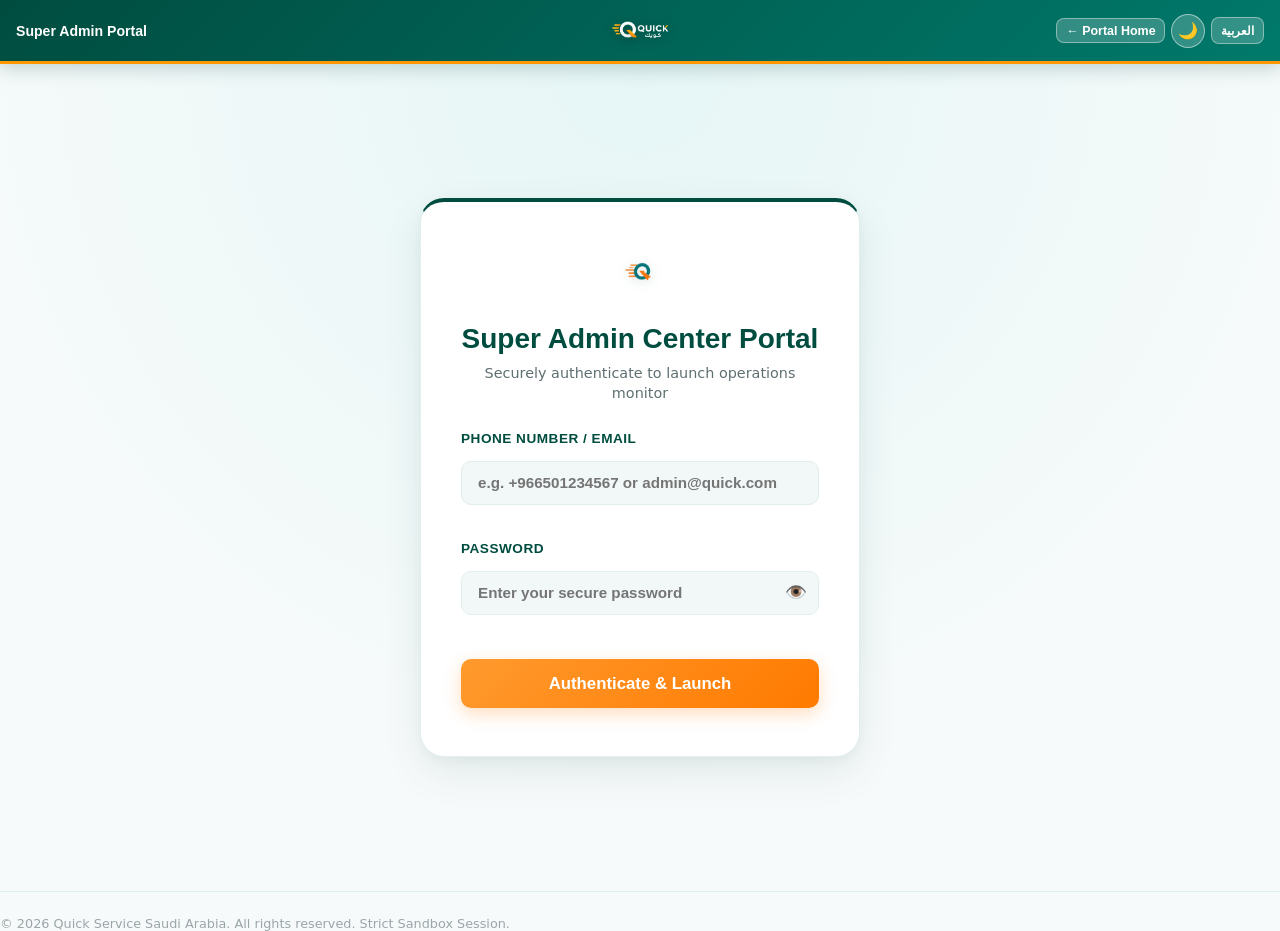
==== commit bb44510d: "Fix logout button, add favicon, and correct dynamic login role titles" ====
--- a/login.html
+++ b/login.html
@@ -1,6 +1,7 @@
 <!DOCTYPE html>
 <html lang="en">
 <head>
+    <link rel="icon" type="image/png" href="assets/images/logo_withoutname.png">
     <meta charset="UTF-8">
     <meta name="viewport" content="width=device-width, initial-scale=1.0, maximum-scale=1.0, user-scalable=no">
     <meta name="description" content="Super Admin Access Portal - Authenticate to manage users, verify stores and captains, and audit payouts.">
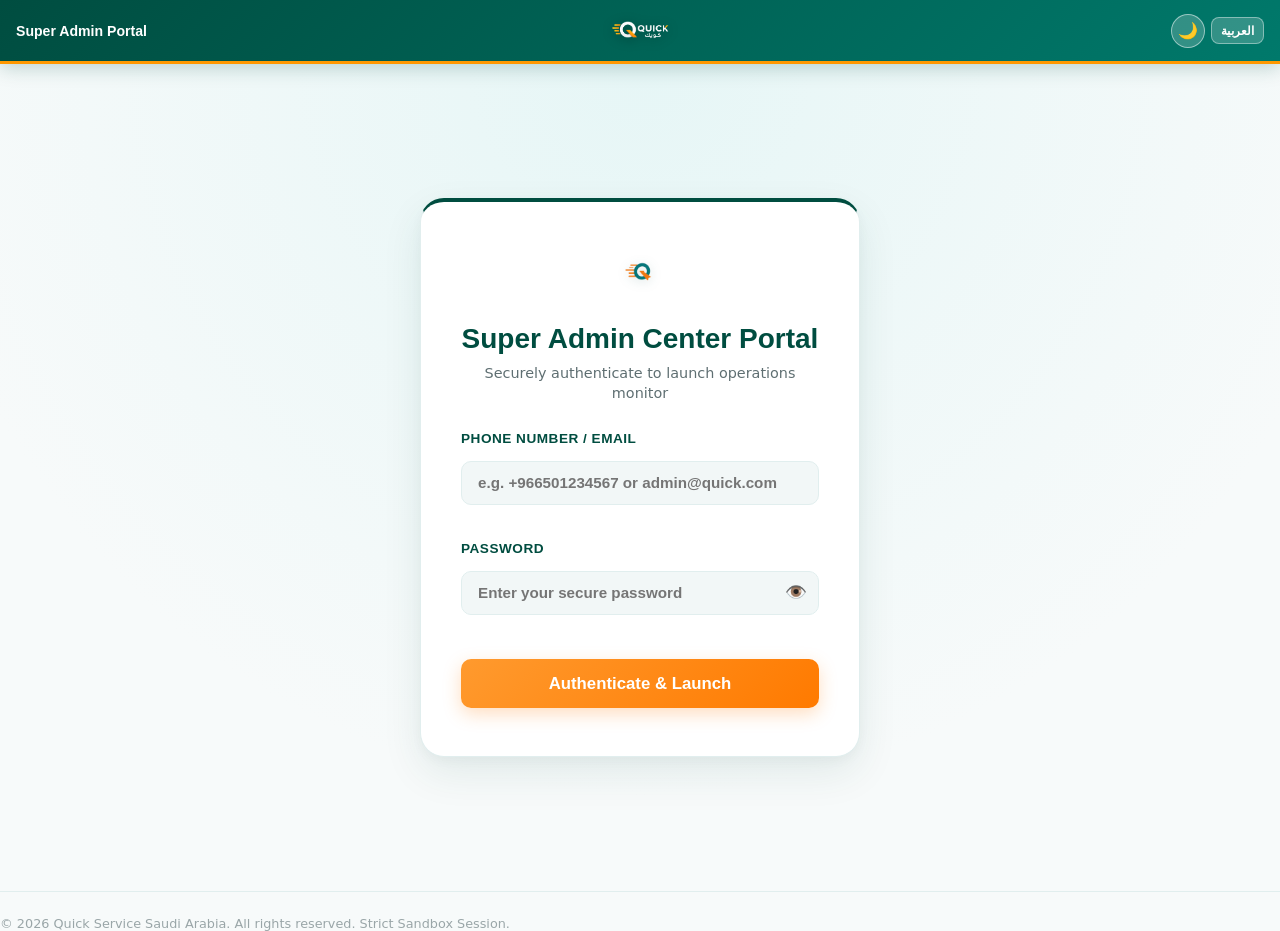
==== commit a2e38155: "Update Restaurant Dashboard: store category settings and profile management" ====
--- a/login.html
+++ b/login.html
@@ -250,7 +250,6 @@
         </div>
         <!-- Left (الشمال in RTL): Control Buttons (Home, Theme, Language) -->
         <div class="header-left" style="display: flex !important; align-items: center !important; justify-content: flex-end !important; gap: 6px !important; flex: 1 !important; min-width: 0 !important;">
-            <a href="index.html" class="btn btn-secondary btn-sm" id="btn-back-home" style="border-radius: 8px !important; font-size: 0.78rem !important; font-weight: 700 !important; padding: 0.3rem 0.55rem !important; text-decoration: none !important; color: #ffffff !important; background: rgba(255,255,255,0.2) !important; border: 1px solid rgba(255,255,255,0.4) !important; white-space: nowrap !important;" data-i18n="nav_home">🏠 الرئيسية</a>
             <button class="btn btn-secondary btn-sm btn-theme-toggle" id="btn-theme-toggle" style="width: 34px !important; height: 34px !important; border-radius: 50% !important; font-size: 1rem !important; padding: 0 !important; display: flex !important; align-items: center !important; justify-content: center !important; color: #ffffff !important; background: rgba(255,255,255,0.2) !important; border: 1.5px solid rgba(255,255,255,0.5) !important; flex-shrink: 0 !important;" title="Toggle Theme">🌙</button>
             <button id="btn-lang-toggle" class="btn btn-secondary btn-sm" style="border-radius: 8px !important; font-size: 0.78rem !important; font-weight: 700 !important; padding: 0.3rem 0.55rem !important; color: #ffffff !important; background: rgba(255,255,255,0.2) !important; border: 1px solid rgba(255,255,255,0.4) !important; white-space: nowrap !important;">العربية</button>
         </div>
--- a/css/style.css
+++ b/css/style.css
@@ -2739,6 +2739,15 @@
 .sidebar-backdrop.active {
     opacity: 1;
     visibility: visible;
+}
+
+@media screen and (min-width: 993px) {
+    .btn-mobile-menu,
+    #btn-mobile-sidebar-toggle {
+        display: none !important;
+        visibility: hidden !important;
+        opacity: 0 !important;
+    }
 }
 
 @media screen and (max-width: 992px) {
@@ -2860,27 +2869,57 @@
 
 /* Mobile Bottom Navigation Bar System */
 .mobile-bottom-nav {
-    display: none;
+    display: none !important;
+    visibility: hidden !important;
+    opacity: 0 !important;
+    pointer-events: none !important;
+    height: 0 !important;
+    max-height: 0 !important;
+    overflow: hidden !important;
+}
+
+@media screen and (min-width: 769px) {
+    .mobile-bottom-nav {
+        display: none !important;
+        visibility: hidden !important;
+        opacity: 0 !important;
+        pointer-events: none !important;
+        height: 0 !important;
+        max-height: 0 !important;
+        overflow: hidden !important;
+    }
 }
 
 @media screen and (max-width: 768px) {
     .mobile-bottom-nav {
         display: flex !important;
+        visibility: visible !important;
+        opacity: 1 !important;
+        pointer-events: auto !important;
+        height: 60px !important;
+        max-height: 60px !important;
         position: fixed !important;
         bottom: 0 !important;
         left: 0 !important;
         right: 0 !important;
         width: 100vw !important;
-        height: 60px !important;
         background: var(--bg-surface-glass, #ffffff) !important;
         backdrop-filter: blur(12px) !important;
         -webkit-backdrop-filter: blur(12px) !important;
         border-top: 1px solid var(--border-color, #e1eeee) !important;
         z-index: 99990 !important;
-        justify-content: space-around !important;
+        justify-content: flex-start !important;
         align-items: center !important;
-        padding: 0 4px !important;
+        padding: 0 8px !important;
         box-shadow: 0 -4px 16px rgba(0, 0, 0, 0.08) !important;
+        overflow-x: auto !important;
+        white-space: nowrap !important;
+        scrollbar-width: none !important;
+        -ms-overflow-style: none !important;
+    }
+
+    .mobile-bottom-nav::-webkit-scrollbar {
+        display: none !important;
     }
 
     [data-theme="dark"] .mobile-bottom-nav {
@@ -2889,17 +2928,18 @@
     }
 
     .mobile-nav-item {
-        display: flex !important;
+        display: inline-flex !important;
         flex-direction: column !important;
         align-items: center !important;
         justify-content: center !important;
         background: transparent !important;
         border: none !important;
         color: var(--text-secondary, #5f6f72) !important;
-        padding: 4px 8px !important;
+        padding: 4px 12px !important;
         font-family: 'Cairo', sans-serif !important;
         cursor: pointer !important;
-        flex: 1 !important;
+        flex: 0 0 auto !important;
+        min-width: 64px !important;
         gap: 2px !important;
         transition: all 0.2s ease !important;
     }
@@ -3295,22 +3335,52 @@
 }
 
 /* POS Thermal Printing Styles (@media print) */
+#thermal-receipt-print-area {
+    display: none;
+}
+
 @media print {
+    @page {
+        size: auto;
+        margin: 0;
+    }
+    
+    html, body {
+        height: auto !important;
+        min-height: 0 !important;
+        overflow: visible !important;
+        display: block !important;
+        background: #ffffff !important;
+        color: #000000 !important;
+        margin: 0 !important;
+        padding: 0 !important;
+        box-shadow: none !important;
+        text-shadow: none !important;
+    }
+    
     body > *:not(#thermal-receipt-print-area) {
         display: none !important;
     }
     
     #thermal-receipt-print-area {
         display: block !important;
-        position: absolute !important;
-        left: 0 !important;
-        top: 0 !important;
-        width: 58mm !important;
-        margin: 0 !important;
-        padding: 4mm !important;
+        position: static !important;
+        width: 100% !important;
+        max-width: 80mm !important;
+        margin: 0 auto !important;
+        padding: 6mm 4mm !important;
+        box-sizing: border-box !important;
         background: #ffffff !important;
         color: #000000 !important;
-    }
-}
-
-
+        page-break-inside: avoid !important;
+    }
+
+    #thermal-receipt-print-area * {
+        background: transparent !important;
+        color: #000000 !important;
+        box-shadow: none !important;
+        text-shadow: none !important;
+    }
+}
+
+
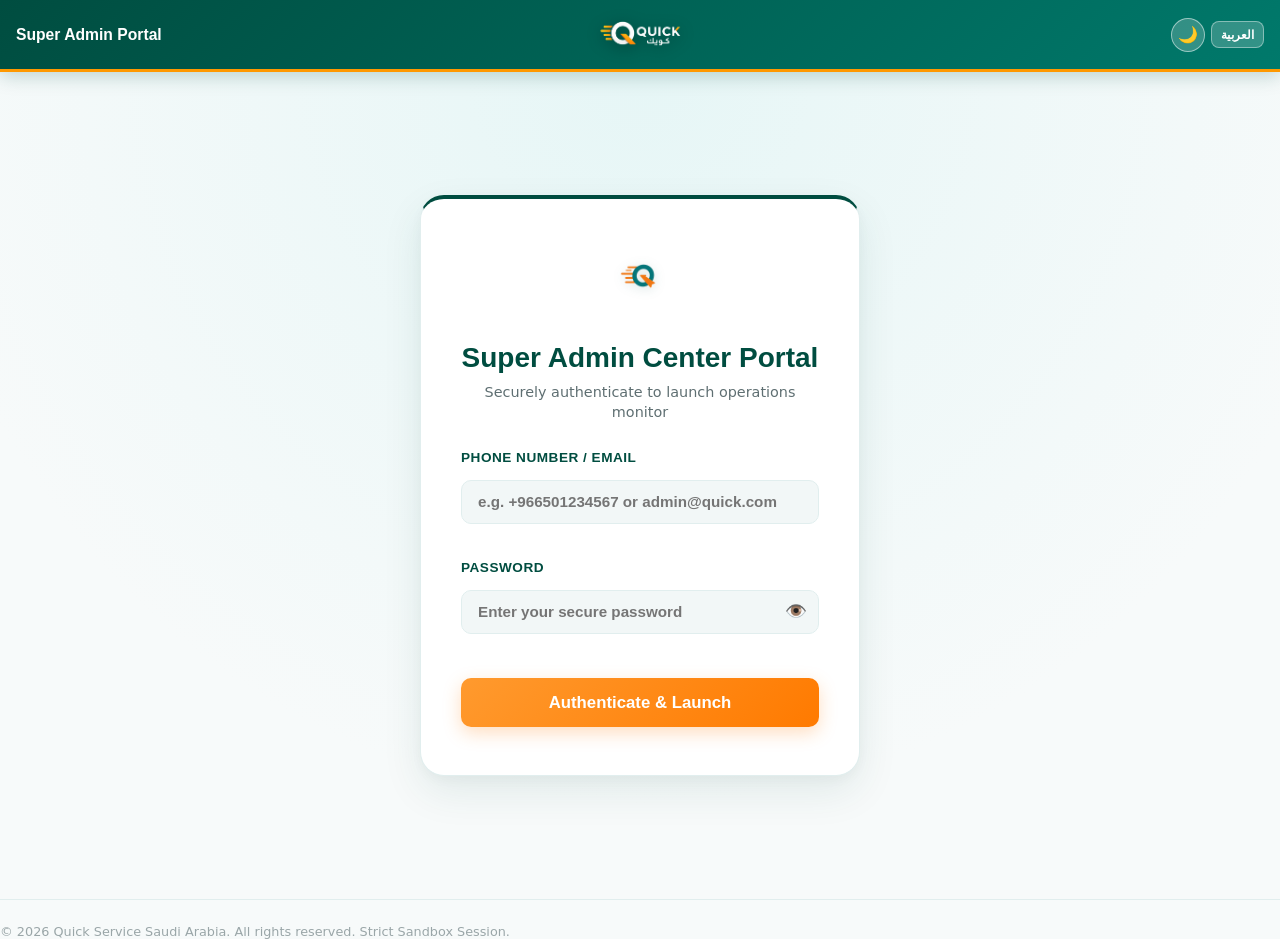
==== commit 9c719da2: "Enlarge Quick logo in header and login card" ====
--- a/login.html
+++ b/login.html
@@ -239,14 +239,14 @@
 </head>
 <body class="portal-body">
     <!-- Login Header -->
-    <header class="portal-header" style="display: flex !important; flex-direction: row !important; align-items: center !important; justify-content: space-between !important; flex-wrap: nowrap !important; height: 64px !important; padding: 0 16px !important; background: linear-gradient(135deg, #004D40 0%, #00796B 100%) !important; border-bottom: 3px solid #FF9800 !important; position: sticky !important; top: 0 !important; z-index: 99999 !important; width: 100% !important; box-sizing: border-box !important;">
+    <header class="portal-header" style="display: flex !important; flex-direction: row !important; align-items: center !important; justify-content: space-between !important; flex-wrap: nowrap !important; height: 72px !important; padding: 0 16px !important; background: linear-gradient(135deg, #004D40 0%, #00796B 100%) !important; border-bottom: 3px solid #FF9800 !important; position: sticky !important; top: 0 !important; z-index: 99999 !important; width: 100% !important; box-sizing: border-box !important;">
         <!-- Right (اليمين in RTL): Brand Title / Portal Title -->
         <div class="header-right" style="display: flex !important; align-items: center !important; gap: 6px !important; flex: 1 !important; justify-content: flex-start !important; min-width: 0 !important;">
-            <h1 class="logo-text header-right-text" id="login-header-title" style="font-size: 0.88rem !important; font-weight: 800 !important; color: #ffffff !important; margin: 0 !important; white-space: nowrap !important; overflow: hidden !important; text-overflow: ellipsis !important; font-family: 'Cairo', sans-serif !important;" data-i18n="login_portal_badge">لوحة التحكم السريعة</h1>
+            <h1 class="logo-text header-right-text" id="login-header-title" style="font-size: 0.98rem !important; font-weight: 800 !important; color: #ffffff !important; margin: 0 !important; white-space: nowrap !important; overflow: hidden !important; text-overflow: ellipsis !important; font-family: 'Cairo', sans-serif !important;" data-i18n="login_portal_badge">لوحة التحكم السريعة</h1>
         </div>
         <!-- Center (في النص): Quick Logo -->
-        <div class="header-center" style="display: flex !important; align-items: center !important; justify-content: center !important; flex: 1 !important; min-width: 0 !important;">
-            <img src="assets/images/home_logo.png" alt="Quick Service Logo" class="brand-logo-wide" style="height: 38px !important; width: auto !important; max-width: 120px !important; object-fit: contain !important; filter: drop-shadow(0 2px 6px rgba(0,0,0,0.3)) !important;">
+        <div class="header-center" style="display: flex !important; align-items: center !important; justify-content: center !important; flex: 1.5 !important; min-width: 0 !important;">
+            <img src="assets/images/home_logo.png" alt="Quick Service Logo" class="brand-logo-wide" style="height: 56px !important; width: auto !important; max-width: 210px !important; object-fit: contain !important; filter: drop-shadow(0 3px 8px rgba(0,0,0,0.35)) !important;">
         </div>
         <!-- Left (الشمال in RTL): Control Buttons (Home, Theme, Language) -->
         <div class="header-left" style="display: flex !important; align-items: center !important; justify-content: flex-end !important; gap: 6px !important; flex: 1 !important; min-width: 0 !important;">
@@ -259,7 +259,7 @@
     <main class="login-wrapper">
         <div class="login-card">
             <header class="login-header">
-                <img src="assets/images/logo_withoutname.png" alt="Quick App Logo" class="brand-logo-img" style="height: 56px; margin-bottom: 0.8rem;">
+                <img src="assets/images/logo_withoutname.png" alt="Quick App Logo" class="brand-logo-img" style="height: 75px; margin-bottom: 1rem;">
                 <h1 class="login-title" data-i18n="admin_login_title">Super Admin Portal</h1>
                 <p class="login-subtitle" data-i18n="admin_login_subtitle">Securely authenticate to launch operations monitor</p>
             </header>
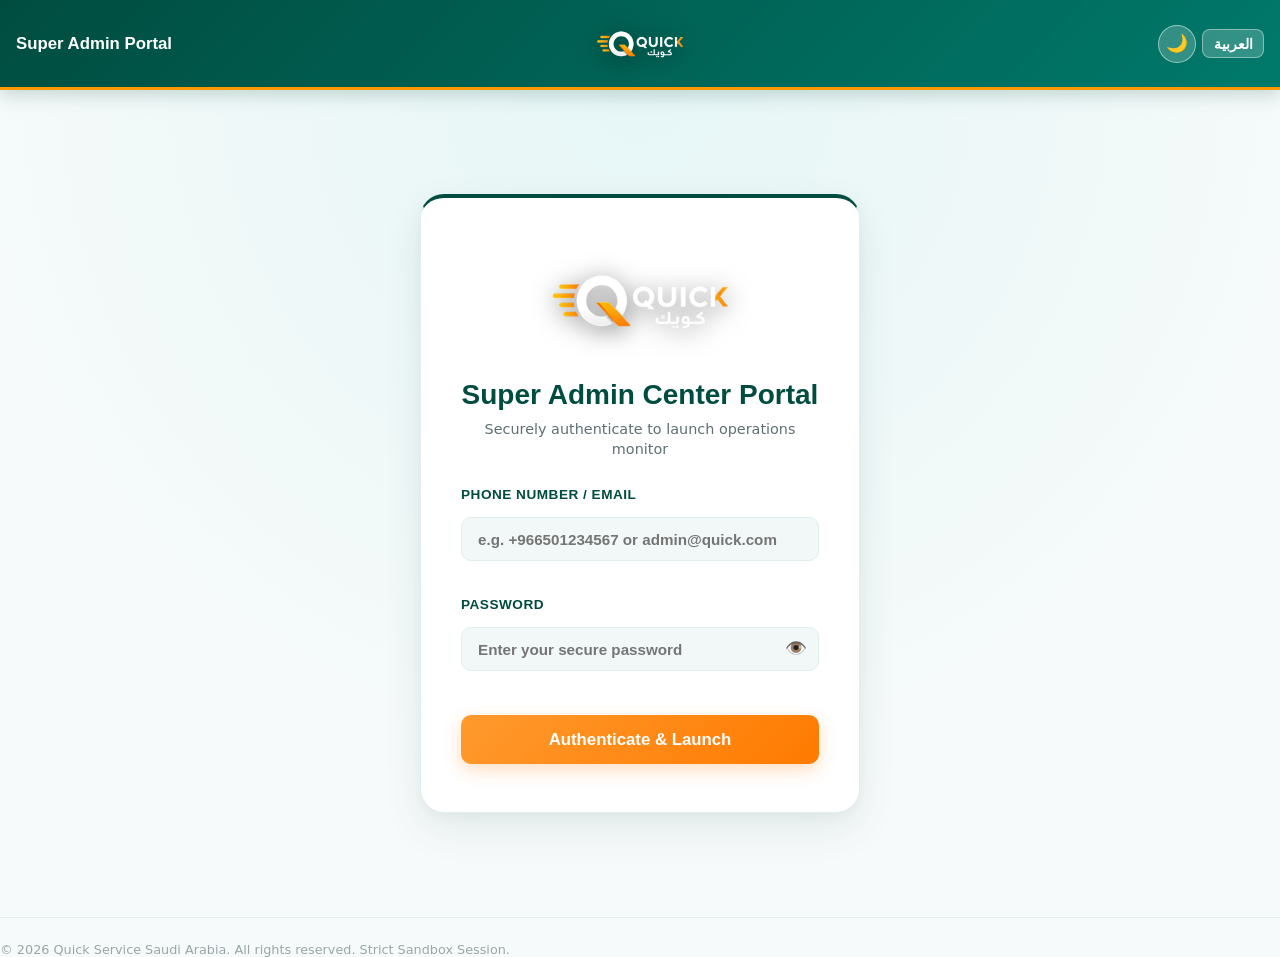
==== commit ef42c96e: "Expand Quick banner width to 550px and height to 80px" ====
--- a/login.html
+++ b/login.html
@@ -239,19 +239,19 @@
 </head>
 <body class="portal-body">
     <!-- Login Header -->
-    <header class="portal-header" style="display: flex !important; flex-direction: row !important; align-items: center !important; justify-content: space-between !important; flex-wrap: nowrap !important; height: 72px !important; padding: 0 16px !important; background: linear-gradient(135deg, #004D40 0%, #00796B 100%) !important; border-bottom: 3px solid #FF9800 !important; position: sticky !important; top: 0 !important; z-index: 99999 !important; width: 100% !important; box-sizing: border-box !important;">
+    <header class="portal-header" style="display: flex !important; flex-direction: row !important; align-items: center !important; justify-content: space-between !important; flex-wrap: nowrap !important; height: 90px !important; padding: 0 16px !important; background: linear-gradient(135deg, #004D40 0%, #00796B 100%) !important; border-bottom: 3px solid #FF9800 !important; position: sticky !important; top: 0 !important; z-index: 99999 !important; width: 100% !important; box-sizing: border-box !important;">
         <!-- Right (اليمين in RTL): Brand Title / Portal Title -->
         <div class="header-right" style="display: flex !important; align-items: center !important; gap: 6px !important; flex: 1 !important; justify-content: flex-start !important; min-width: 0 !important;">
-            <h1 class="logo-text header-right-text" id="login-header-title" style="font-size: 0.98rem !important; font-weight: 800 !important; color: #ffffff !important; margin: 0 !important; white-space: nowrap !important; overflow: hidden !important; text-overflow: ellipsis !important; font-family: 'Cairo', sans-serif !important;" data-i18n="login_portal_badge">لوحة التحكم السريعة</h1>
+            <h1 class="logo-text header-right-text" id="login-header-title" style="font-size: 1.05rem !important; font-weight: 800 !important; color: #ffffff !important; margin: 0 !important; white-space: nowrap !important; overflow: hidden !important; text-overflow: ellipsis !important; font-family: 'Cairo', sans-serif !important;" data-i18n="login_portal_badge">لوحة التحكم السريعة</h1>
         </div>
         <!-- Center (في النص): Quick Logo -->
-        <div class="header-center" style="display: flex !important; align-items: center !important; justify-content: center !important; flex: 1.5 !important; min-width: 0 !important;">
-            <img src="assets/images/home_logo.png" alt="Quick Service Logo" class="brand-logo-wide" style="height: 56px !important; width: auto !important; max-width: 210px !important; object-fit: contain !important; filter: drop-shadow(0 3px 8px rgba(0,0,0,0.35)) !important;">
+        <div class="header-center" style="display: flex !important; align-items: center !important; justify-content: center !important; flex: 3 !important; min-width: 0 !important; padding: 0 10px !important;">
+            <img src="assets/images/home_logo.png" alt="Quick Service Logo" class="brand-logo-wide" style="height: 80px !important; width: 100% !important; max-width: 550px !important; object-fit: contain !important; filter: drop-shadow(0 4px 12px rgba(0,0,0,0.5)) !important;">
         </div>
         <!-- Left (الشمال in RTL): Control Buttons (Home, Theme, Language) -->
         <div class="header-left" style="display: flex !important; align-items: center !important; justify-content: flex-end !important; gap: 6px !important; flex: 1 !important; min-width: 0 !important;">
-            <button class="btn btn-secondary btn-sm btn-theme-toggle" id="btn-theme-toggle" style="width: 34px !important; height: 34px !important; border-radius: 50% !important; font-size: 1rem !important; padding: 0 !important; display: flex !important; align-items: center !important; justify-content: center !important; color: #ffffff !important; background: rgba(255,255,255,0.2) !important; border: 1.5px solid rgba(255,255,255,0.5) !important; flex-shrink: 0 !important;" title="Toggle Theme">🌙</button>
-            <button id="btn-lang-toggle" class="btn btn-secondary btn-sm" style="border-radius: 8px !important; font-size: 0.78rem !important; font-weight: 700 !important; padding: 0.3rem 0.55rem !important; color: #ffffff !important; background: rgba(255,255,255,0.2) !important; border: 1px solid rgba(255,255,255,0.4) !important; white-space: nowrap !important;">العربية</button>
+            <button class="btn btn-secondary btn-sm btn-theme-toggle" id="btn-theme-toggle" style="width: 38px !important; height: 38px !important; border-radius: 50% !important; font-size: 1.1rem !important; padding: 0 !important; display: flex !important; align-items: center !important; justify-content: center !important; color: #ffffff !important; background: rgba(255,255,255,0.2) !important; border: 1.5px solid rgba(255,255,255,0.5) !important; flex-shrink: 0 !important;" title="Toggle Theme">🌙</button>
+            <button id="btn-lang-toggle" class="btn btn-secondary btn-sm" style="border-radius: 8px !important; font-size: 0.85rem !important; font-weight: 700 !important; padding: 0.35rem 0.65rem !important; color: #ffffff !important; background: rgba(255,255,255,0.2) !important; border: 1px solid rgba(255,255,255,0.4) !important; white-space: nowrap !important;">العربية</button>
         </div>
     </header>
 
@@ -259,7 +259,7 @@
     <main class="login-wrapper">
         <div class="login-card">
             <header class="login-header">
-                <img src="assets/images/logo_withoutname.png" alt="Quick App Logo" class="brand-logo-img" style="height: 75px; margin-bottom: 1rem;">
+                <img src="assets/images/home_logo.png" alt="Quick App Logo" class="brand-logo-img" style="height: 110px; width: 100%; max-width: 420px; object-fit: contain; margin-bottom: 1.2rem; filter: drop-shadow(0 4px 12px rgba(0,0,0,0.5));">
                 <h1 class="login-title" data-i18n="admin_login_title">Super Admin Portal</h1>
                 <p class="login-subtitle" data-i18n="admin_login_subtitle">Securely authenticate to launch operations monitor</p>
             </header>
